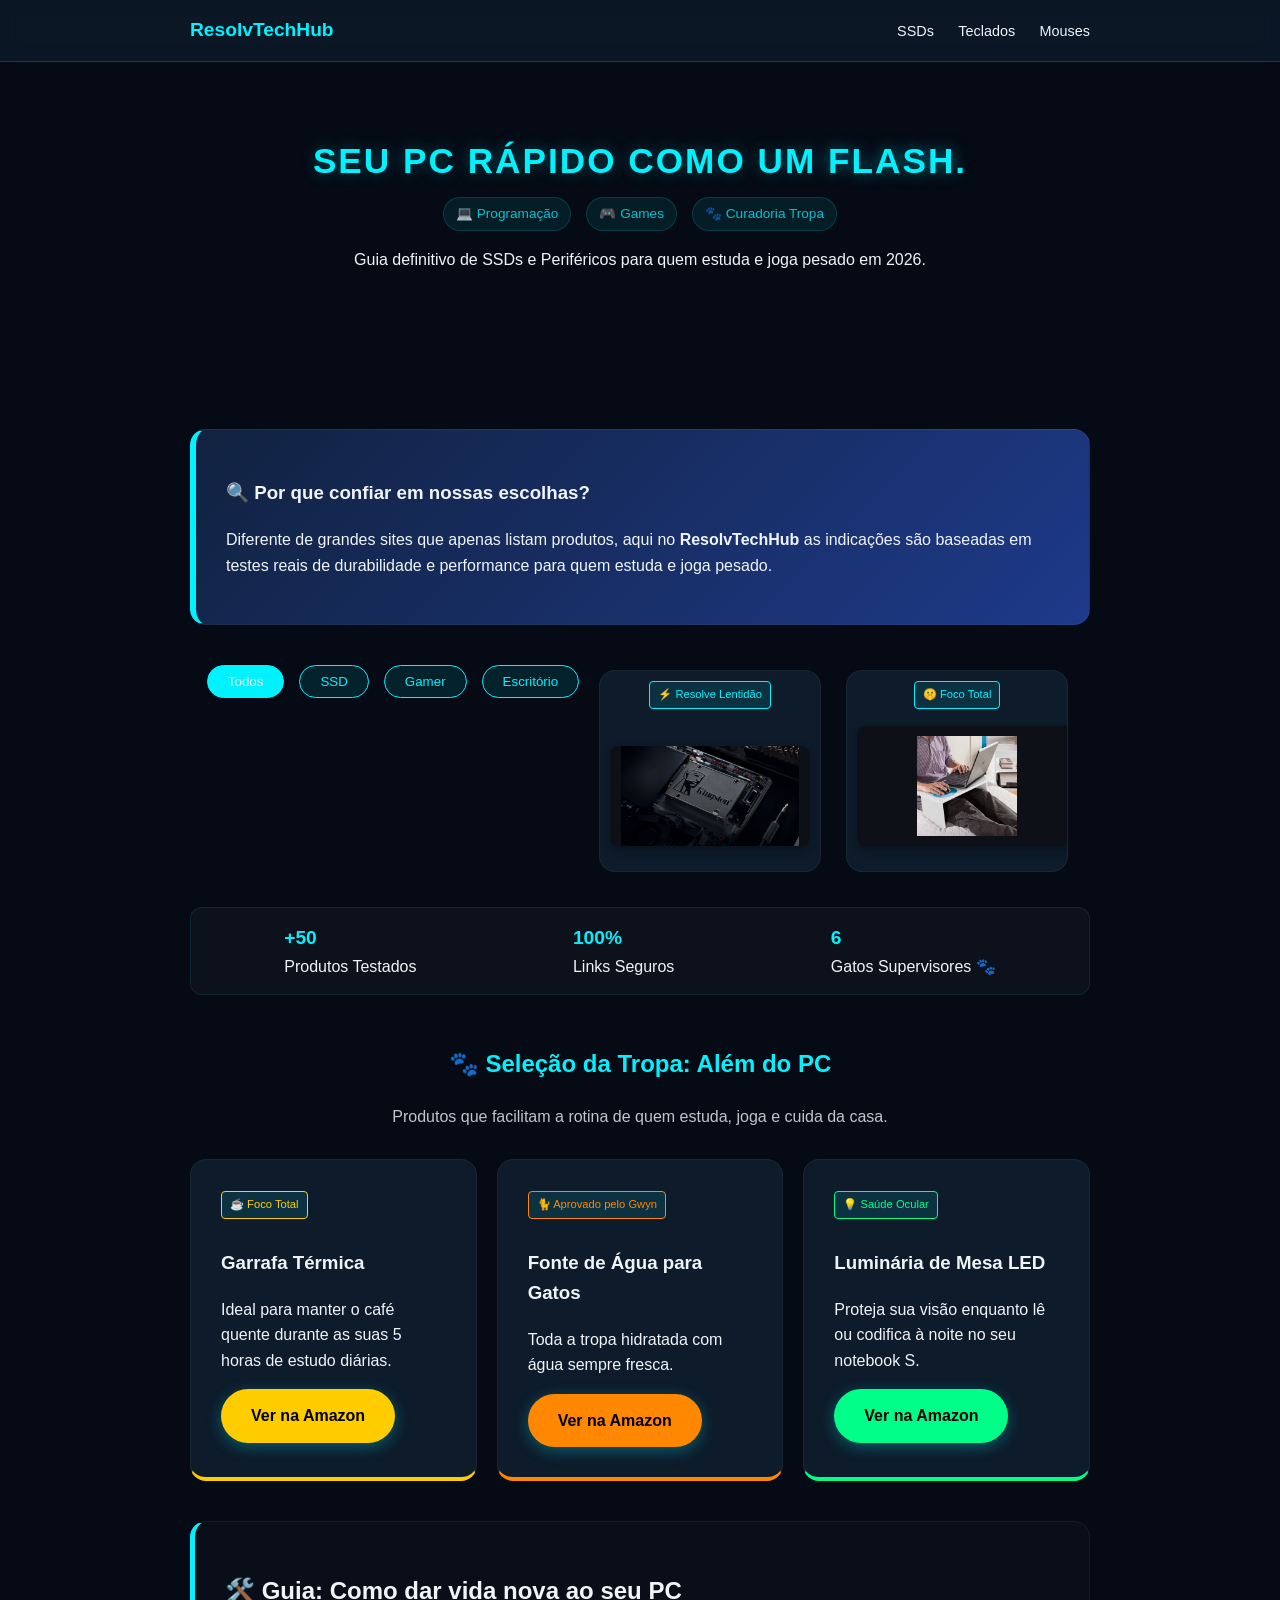
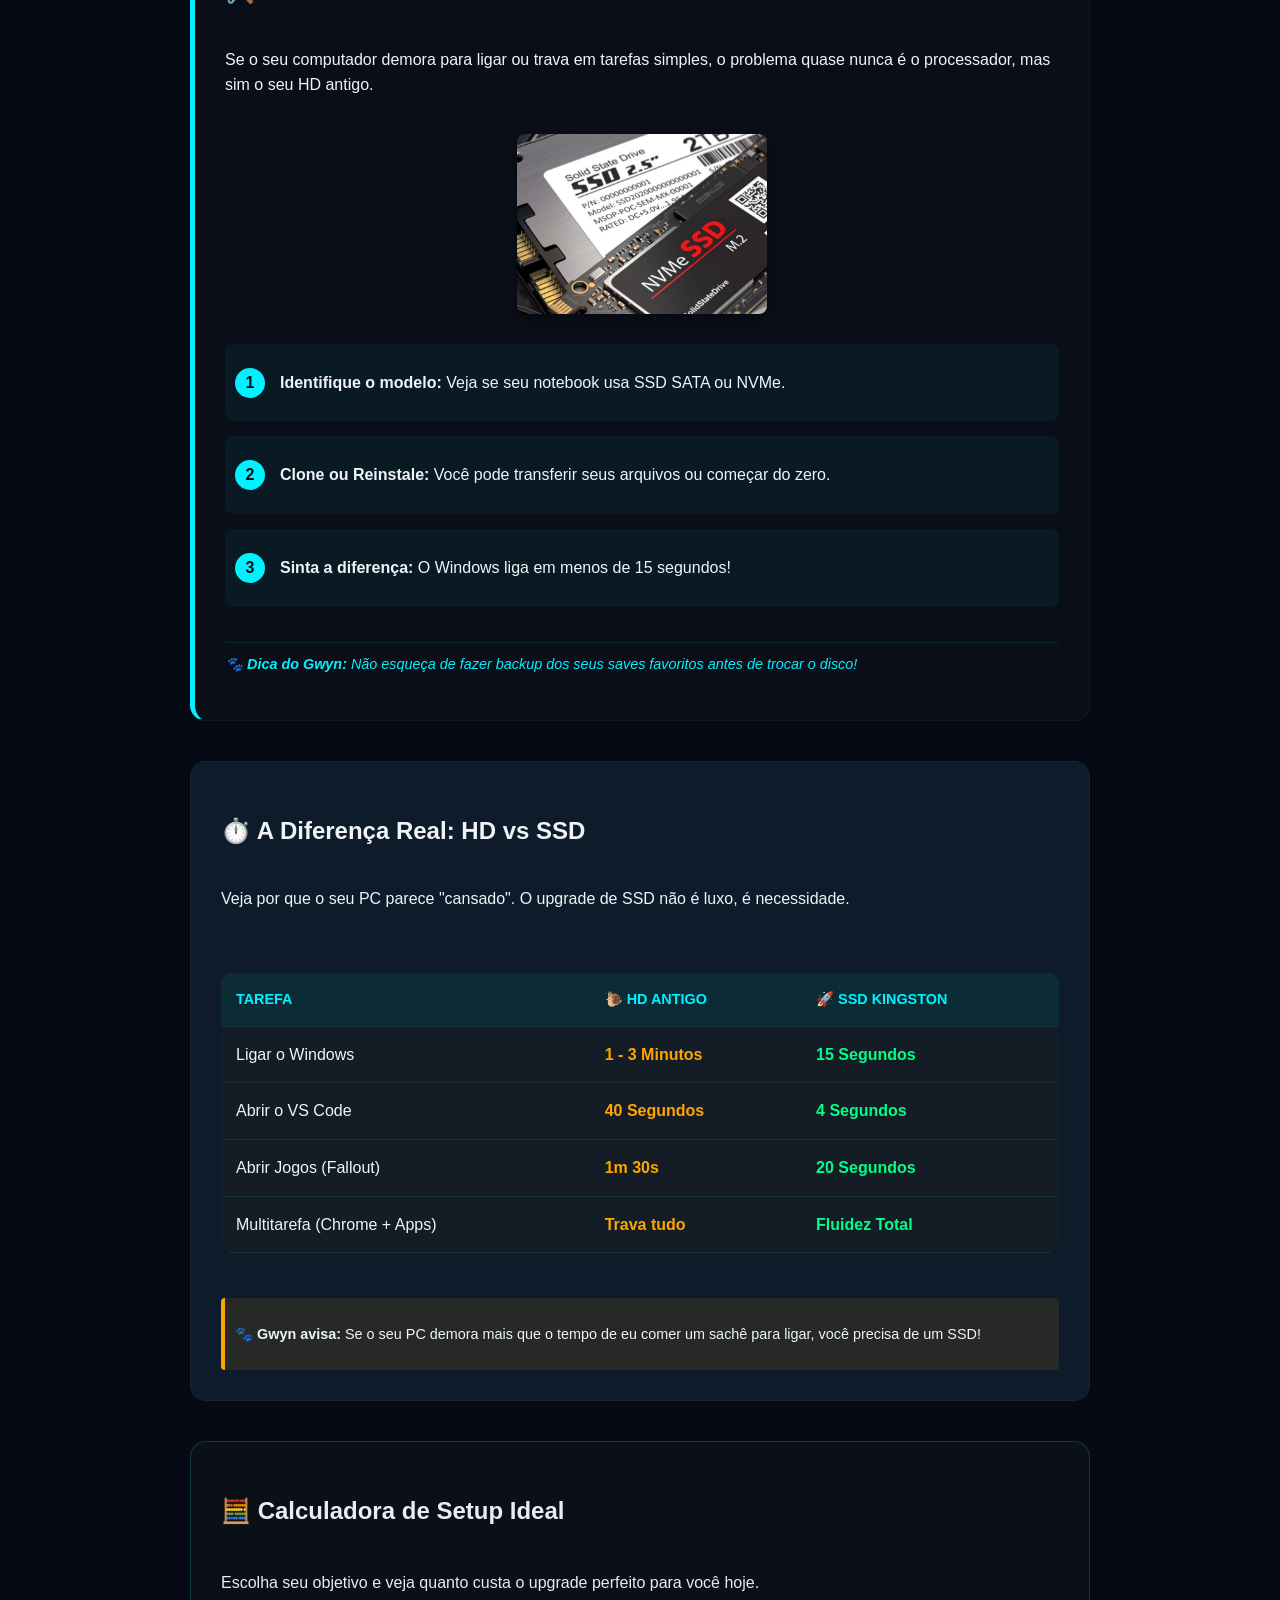
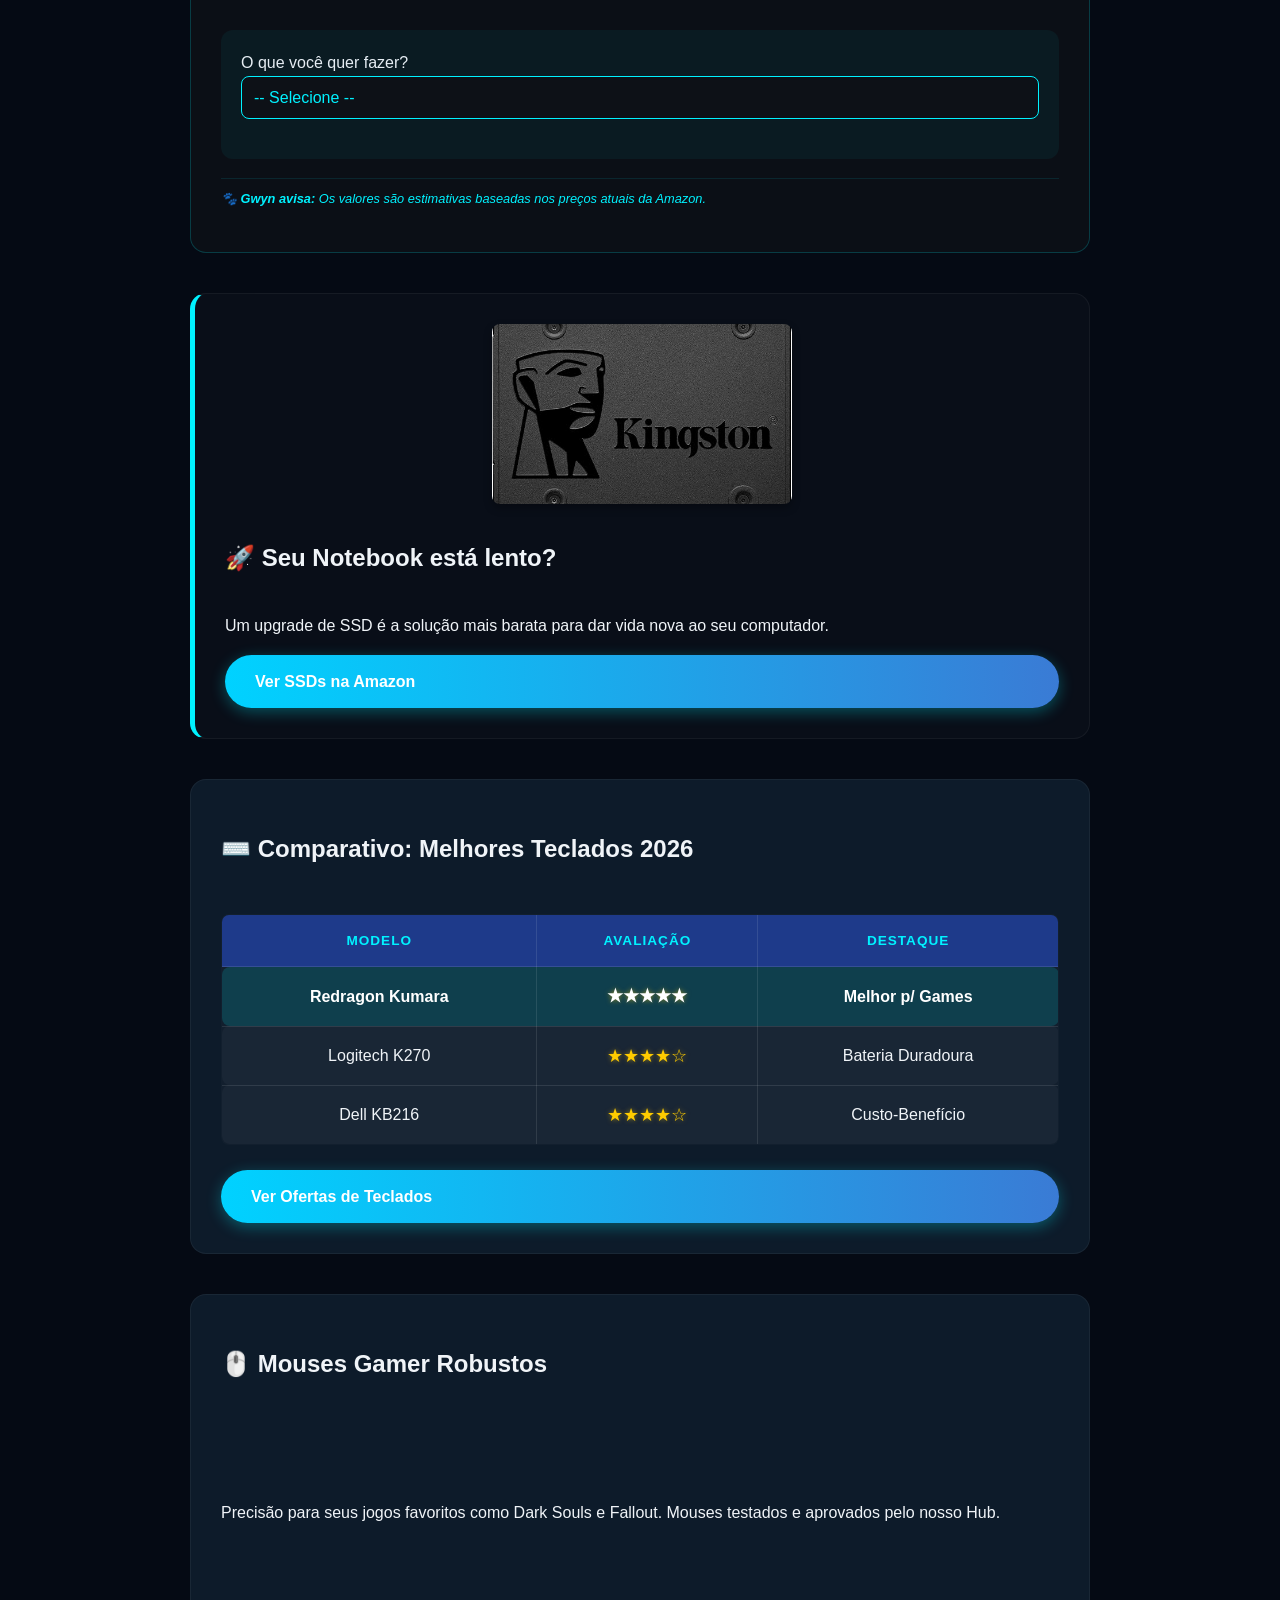
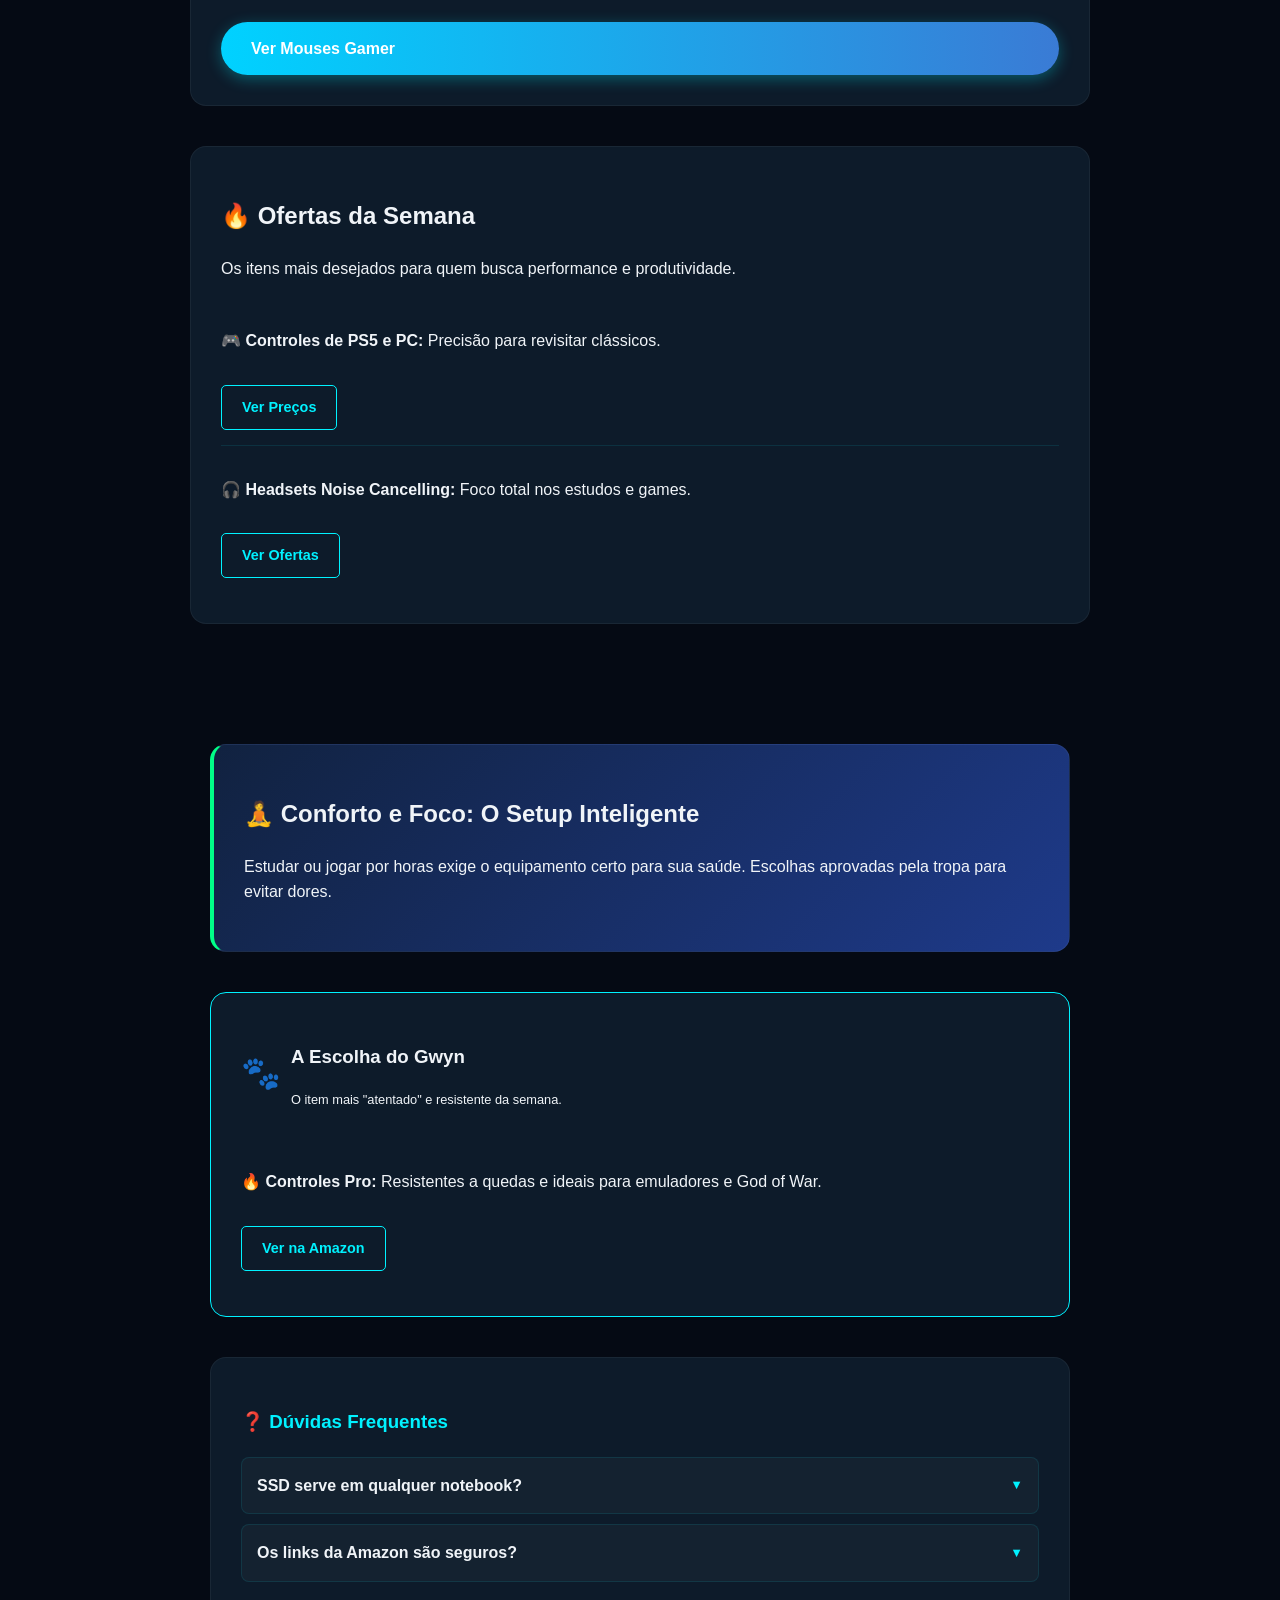
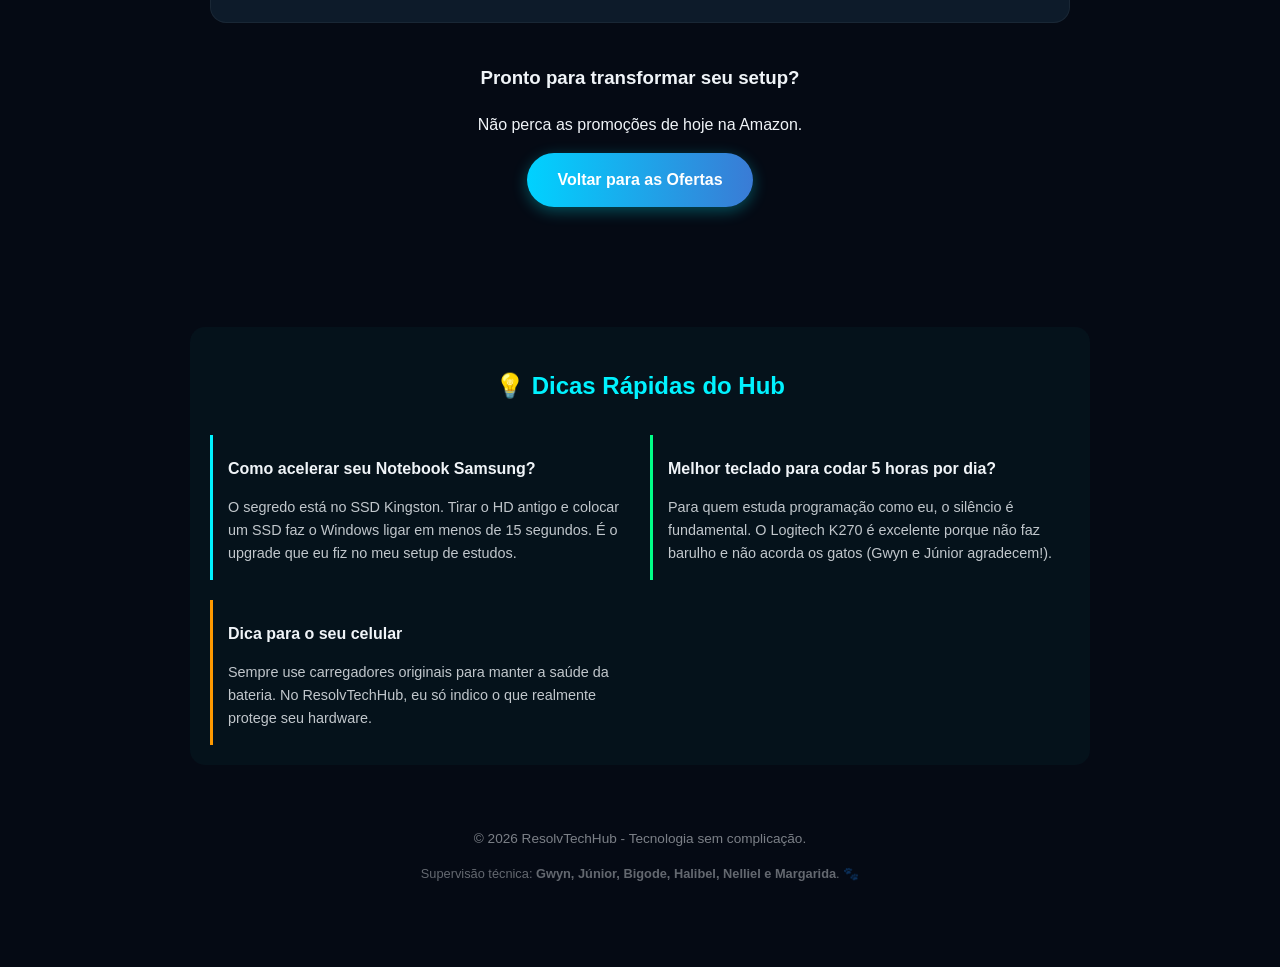
==== index.html @ f4221ebe "Add files via upload" ====
<!DOCTYPE html>
<html lang="pt-br">
<head>
    <meta property="og:title" content="ResolvTechHub - Tecnologia sem complicação">
    <meta property="og:description" content="Melhores indicações de SSDs, Mouses e Teclados para 2026.">
    <meta property="og:image" content="link-da-sua-logo.png">
    <meta property="og:url" content="https://resolvtechhub.com">
    <meta name="description" content="ResolvTechHub: Dicas de hardware, periféricos gamer e soluções de tecnologia para o seu dia a dia.">
    <meta name="keywords" content="SSD, Mouse Gamer, Teclado, Tecnologia, ResolvTechHub">
    <meta name="author" content="Seu Nome">
    <meta charset="UTF-8">
    <meta name="viewport" content="width=device-width, initial-scale=1.0">
    <title>ResolvTechHub - Tecnologia sem complicação</title>
    <link rel="stylesheet" href="css/style.css"> 
    <link rel="icon" href="Logotipo Startup Tecnologia Moderno Azul e Roxo.PNG" type="image/png">
</head>
<body>
   <nav class="navbar">
    <div class="nav-content">
        <a href="#" class="nav-logo">ResolvTechHub</a>
        <div class="nav-links">
            <a href="#ssd">SSDs</a>
            <a href="#teclados">Teclados</a>
            <a href="#mouses">Mouses</a>
        </div>
    </div>
</nav>

<header class="hero">
    <div class="hero-content">
        <h1>SEU PC RÁPIDO COMO UM <span class="highlight">FLASH</span>.</h1>
        <div class="hero-icons">
            <span>💻 Programação</span>
            <span>🎮 Games</span>
            <span>🐾 Curadoria Tropa</span>
        </div>
        <p>Guia definitivo de SSDs e Periféricos para quem estuda e joga pesado em 2026.</p>
        </div>
</header>

<div class="progress-container">
    <div class="progress-bar" id="myBar"></div>
</div>

    <div class="container">
        <div class="card info-box">
            <h3>🔍 Por que confiar em nossas escolhas?</h3>
            <p>Diferente de grandes sites que apenas listam produtos, aqui no <strong>ResolvTechHub</strong> as indicações são baseadas em testes reais de durabilidade e performance para quem estuda e joga pesado.</p>
        </div>

        <div id="area-produtos">
        <div class="filtros-container">
            <button class="btn-filtro active" onclick="filtrar('todos')">Todos</button>
            <button class="btn-filtro" onclick="filtrar('ssd')">SSD</button>
            <button class="btn-filtro" onclick="filtrar('gamer')">Gamer</button>
            <button class="btn-filtro" onclick="filtrar('escritorio')">Escritório</button>
            <div class="card item-tech ssd">
    <span class="badge-beneficio">⚡ Resolve Lentidão</span>
    <img src="img/ssd-kingston.jpg" class="img-produto">
    </div>

<div class="card item-tech escritorio">
    <span class="badge-beneficio">🤫 Foco Total</span>
    <img src="img/artely-mesa-notebook-03_640x640+fill_ffffff.jpg" class="img-produto">
    </div>
        </div>

        <div class="stats-bar">
    <div class="stat-item"><span>+50</span> Produtos Testados</div>
    <div class="stat-item"><span>100%</span> Links Seguros</div>
    <div class="stat-item"><span>6</span> Gatos Supervisores 🐾</div>
</div>

<section class="lifestyle-section" style="margin-top: 50px;">
    <h2 style="text-align: center; color: var(--ciano);">🐾 Seleção da Tropa: Além do PC</h2>
    <p style="text-align: center; opacity: 0.8;">Produtos que facilitam a rotina de quem estuda, joga e cuida da casa.</p>

    <div class="container-cards" style="display: grid; grid-template-columns: repeat(auto-fit, minmax(280px, 1fr)); gap: 20px; margin-top: 30px;">
        
        <div class="card" style="border-bottom: 4px solid #ffcc00;">
            <div class="badge-beneficio" style="color: #ffcc00; border-color: #ffcc00;">☕ Foco Total</div>
            <h3>Garrafa Térmica</h3>
            <p>Ideal para manter o café quente durante as suas 5 horas de estudo diárias.</p>
            <a href="https://amzn.to/3OPNeGq" target="_blank" class="btn" style="background: #ffcc00; color: #000;">Ver na Amazon</a>
        </div>

        <div class="card" style="border-bottom: 4px solid #ff8800;">
            <div class="badge-beneficio" style="color: #ff8800; border-color: #ff8800;">🐈 Aprovado pelo Gwyn</div>
            <h3>Fonte de Água para Gatos</h3>
            <p>Toda a tropa hidratada com água sempre fresca.</p>
            <a href="https://amzn.to/46DUHys" target="_blank" class="btn" style="background: #ff8800; color: #000;">Ver na Amazon</a>
        </div>

        <div class="card" style="border-bottom: 4px solid #00ff88;">
            <div class="badge-beneficio" style="color: #00ff88; border-color: #00ff88;">💡 Saúde Ocular</div>
            <h3>Luminária de Mesa LED</h3>
            <p>Proteja sua visão enquanto lê ou codifica à noite no seu notebook S.</p>
            <a href="https://amzn.to/3OPel4r" target="_blank" class="btn" style="background: #00ff88; color: #000;">Ver na Amazon</a>
        </div>

    </div>
</section>

    
       <div class="card item-tech ssd" id="guia-upgrade">
            <h2>🛠️ Guia: Como dar vida nova ao seu PC</h2>
            <p>Se o seu computador demora para ligar ou trava em tarefas simples, o problema quase nunca é o processador, mas sim o seu HD antigo.</p>
            
            <div class="passos-container">
                <img src="img/5-1.jpg" alt="Instalando SSD Kingston" class="img-produto" style="max-width: 250px;">
                <div class="passo">
                    <span>1</span>
                    <p><strong>Identifique o modelo:</strong> Veja se seu notebook usa SSD SATA ou NVMe.</p>
                </div>
                <div class="passo">
                    <span>2</span>
                    <p><strong>Clone ou Reinstale:</strong> Você pode transferir seus arquivos ou começar do zero.</p>
                </div>
                <div class="passo">
                    <span>3</span>
                    <p><strong>Sinta a diferença:</strong> O Windows liga em menos de 15 segundos!</p>
                </div>
            </div>
            
            <p class="dica-gwyn">🐾 <strong>Dica do Gwyn:</strong> Não esqueça de fazer backup dos seus saves favoritos antes de trocar o disco!</p>
        </div>

        <div class="card item-tech" id="comparativo-velocidade">
    <h2>⏱️ A Diferença Real: HD vs SSD</h2>
    <p>Veja por que o seu PC parece "cansado". O upgrade de SSD não é luxo, é necessidade.</p>
    
    <div class="tabela-container">
        <table class="tabela-comparativa">
            <thead>
                <tr>
                    <th>Tarefa</th>
                    <th class="col-hd">🐌 HD Antigo</th>
                    <th class="col-ssd">🚀 SSD Kingston</th>
                </tr>
            </thead>
            <tbody>
                <tr>
                    <td>Ligar o Windows</td>
                    <td class="tempo-lento">1 - 3 Minutos</td>
                    <td class="tempo-rapido">15 Segundos</td>
                </tr>
                <tr>
                    <td>Abrir o VS Code</td>
                    <td class="tempo-lento">40 Segundos</td>
                    <td class="tempo-rapido">4 Segundos</td>
                </tr>
                <tr>
                    <td>Abrir Jogos (Fallout)</td>
                    <td class="tempo-lento">1m 30s</td>
                    <td class="tempo-rapido">20 Segundos</td>
                </tr>
                <tr>
                    <td>Multitarefa (Chrome + Apps)</td>
                    <td class="tempo-lento">Trava tudo</td>
                    <td class="tempo-rapido">Fluidez Total</td>
                </tr>
            </tbody>
        </table>
    </div>
    
    <div class="alerta-gwyn">
        <p>🐾 <strong>Gwyn avisa:</strong> Se o seu PC demora mais que o tempo de eu comer um sachê para ligar, você precisa de um SSD!</p>
    </div>
</div>
        
        <div class="card item-tech" id="calculadora-setup">
            <h2>🧮 Calculadora de Setup Ideal</h2>
            <p>Escolha seu objetivo e veja quanto custa o upgrade perfeito para você hoje.</p>
            
            <div class="calculadora-form">
                <label for="objetivo">O que você quer fazer?</label>
                <select id="objetivo" onchange="calcularSetup()">
                    <option value="selecione">-- Selecione --</option>
                    <option value="estudo">Estudar e Trabalhar (Foco em Agilidade)</option>
                    <option value="gamer">Jogar (Foco em Performance)</option>
                    <option value="completo">Setup Completo (Vida Nova ao PC)</option>
                </select>

                <div id="resultado-calculo" class="resultado-box hidden">
                    <h4>Seu Kit Recomendado:</h4>
                    <p id="texto-kit"></p>
                    <p class="preco-estimado">Investimento aprox: <span id="valor-kit">R$ 0,00</span></p>
                    <a href="#area-produtos" class="btn-pequeno">Ver Produtos no Hub</a>
                </div>
            </div>
            <p class="dica-gwyn" style="font-size: 0.8rem;">🐾 <strong>Gwyn avisa:</strong> Os valores são estimativas baseadas nos preços atuais da Amazon.</p>
        </div>

        <div class="card item-tech ssd" id="guia-upgrade">
            <img src="img/81+9rUcRVTL._AC_SX522_.jpg" alt="SSD Kingston A400" class="img-produto">
            <h2>🚀 Seu Notebook está lento?</h2>
            <p>Um upgrade de SSD é a solução mais barata para dar vida nova ao seu computador.</p>
            <a href="https://amzn.to/4beGFpD" class="btn" target="_blank">Ver SSDs na Amazon</a>
        </div>

        <div class="card item-tech gamer escritorio" id="teclados">
            <h2>⌨️ Comparativo: Melhores Teclados 2026</h2>
            <table class="tabela-tech">
                <thead>
                    <tr>
                        <th>Modelo</th>
                        <th>Avaliação</th>
                        <th>Destaque</th>
                    </tr>
                </thead>
                <tbody>
                    <tr class="destaque-linha">
                        <td><strong>Redragon Kumara</strong></td>
                        <td class="estrelas">★★★★★</td>
                        <td>Melhor p/ Games</td>
                    </tr>
                    <tr>
                        <td>Logitech K270</td>
                        <td class="estrelas">★★★★☆</td>
                        <td>Bateria Duradoura</td>
                    </tr>
                    <tr>
                        <td>Dell KB216</td>
                        <td class="estrelas">★★★★☆</td>
                        <td>Custo-Benefício</td>
                    </tr>
                </tbody>
            </table>
            <a href="https://amzn.to/4cnLApg" class="btn" target="_blank">Ver Ofertas de Teclados</a>
        </div>

        <div class="card item-tech gamer" id="mouses">
            <h2>🖱️ Mouses Gamer Robustos</h2>
            <p>Precisão para seus jogos favoritos como Dark Souls e Fallout. Mouses testados e aprovados pelo nosso Hub.</p>
            <a href="https://amzn.to/4r5F8XO" class="btn" target="_blank">Ver Mouses Gamer</a>
        </div>

        <div class="card" id="ofertas">
            <h2>🔥 Ofertas da Semana</h2>
            <p>Os itens mais desejados para quem busca performance e produtividade.</p>
            
            <div class="oferta-item">
                <p>🎮 <strong>Controles de PS5 e PC:</strong> Precisão para revisitar clássicos.</p>
                <a href="https://amzn.to/4coWuLr" class="btn-pequeno" target="_blank">Ver Preços</a>
            </div>

            <div class="oferta-item">
                <p>🎧 <strong>Headsets Noise Cancelling:</strong> Foco total nos estudos e games.</p>
                <a href="https://amzn.to/4sk0cdW" class="btn-pequeno" target="_blank">Ver Ofertas</a>
            </div>
        </div>

        <section id="ergonomia" class="container">
    <div class="card info-box" style="border-left: 4px solid #00ff88;">
        <h2>🧘 Conforto e Foco: O Setup Inteligente</h2>
        <p>Estudar ou jogar por horas exige o equipamento certo para sua saúde. Escolhas aprovadas pela tropa para evitar dores.</p>
    </div>

   <div class="card" id="escolha-tropa" style="border: 1px solid var(--ciano);">
    <div style="display: flex; align-items: center; gap: 10px;">
        <span style="font-size: 2rem;">🐾</span>
        <div>
            <h3>A Escolha do Gwyn</h3>
            <p style="font-size: 0.8rem;">O item mais "atentado" e resistente da semana.</p>
        </div>
    </div>
    <div class="oferta-item" style="margin-top: 15px;">
        <p>🔥 <strong>Controles Pro:</strong> Resistentes a quedas e ideais para emuladores e God of War.</p>
        <a href="https://amzn.to/40KsWkc" class="btn-pequeno" target="_blank">Ver na Amazon</a>
    </div>
</div>

        <div class="card" id="faq">
            <h3>❓ Dúvidas Frequentes</h3>
            <details>
                <summary>SSD serve em qualquer notebook?</summary>
                <p>A maioria aceita SATA ou NVMe. Verifique o seu modelo!</p>
            </details>
            <details>
                <summary>Os links da Amazon são seguros?</summary>
                <p>Sim! Você compra direto na plataforma oficial da Amazon.</p>
            </details>
        </div>

        <div style="text-align: center; margin: 40px 0;">
            <h3>Pronto para transformar seu setup?</h3>
            <p>Não perca as promoções de hoje na Amazon.</p>
            <a href="#ssd" class="btn">Voltar para as Ofertas</a>
        </div>

    </div> 

    <section class="dicas-seo" style="margin-top: 60px; padding: 20px; background: rgba(0, 242, 255, 0.03); border-radius: 15px;">
    <h2 style="color: var(--ciano); text-align: center;">💡 Dicas Rápidas do Hub</h2>
    
    <div style="display: grid; grid-template-columns: repeat(auto-fit, minmax(300px, 1fr)); gap: 20px; margin-top: 30px;">
        
        <div style="border-left: 3px solid var(--ciano); padding-left: 15px;">
            <h4 style="margin-bottom: 10px;">Como acelerar seu Notebook Samsung?</h4>
            <p style="font-size: 0.9rem; opacity: 0.8;">
                O segredo está no SSD Kingston. Tirar o HD antigo e colocar um SSD faz o Windows ligar em menos de 15 segundos. É o upgrade que eu fiz no meu setup de estudos.
            </p>
        </div>

        <div style="border-left: 3px solid #00ff88; padding-left: 15px;">
            <h4 style="margin-bottom: 10px;">Melhor teclado para codar 5 horas por dia?</h4>
            <p style="font-size: 0.9rem; opacity: 0.8;">
                Para quem estuda programação como eu, o silêncio é fundamental. O Logitech K270 é excelente porque não faz barulho e não acorda os gatos (Gwyn e Júnior agradecem!).
            </p>
        </div>

        <div style="border-left: 3px solid #ff9900; padding-left: 15px;">
            <h4 style="margin-bottom: 10px;">Dica para o seu celular</h4>
            <p style="font-size: 0.9rem; opacity: 0.8;">
                Sempre use carregadores originais para manter a saúde da bateria. No ResolvTechHub, eu só indico o que realmente protege seu hardware.
            </p>
        </div>

    </div>
</section>

    <footer>
        <p>&copy; 2026 ResolvTechHub - Tecnologia sem complicação.</p>
        <p style="font-size: 0.8rem; margin-top: 10px; opacity: 0.8;">
            Supervisão técnica: <strong>Gwyn, Júnior, Bigode, Halibel, Nelliel e Margarida</strong>. 🐾
        </p>
    </footer>

    <button onclick="topFunction()" id="btnTop" title="Voltar ao topo">↑</button>

<script>
    let mybutton = document.getElementById("btnTop");

    function filtrar(categoria) {
        const itens = document.querySelectorAll('.item-tech');
        const botoes = document.querySelectorAll('.btn-filtro');

        botoes.forEach(btn => {
            btn.classList.remove('active');
            if(btn.innerText.toLowerCase() === categoria) btn.classList.add('active');
        });

        itens.forEach(item => {
            if (categoria === 'todos' || item.classList.contains(categoria)) {
                item.classList.remove('hidden');
            } else {
                item.classList.add('hidden');
            }
        });
    }

    window.onscroll = function() {
        scrollFunction();
        updateProgressBar();
    };

    function scrollFunction() {
        if (document.body.scrollTop > 20 || document.documentElement.scrollTop > 20) {
            mybutton.style.display = "block";
        } else {
            mybutton.style.display = "none";
        }
    }

    function topFunction() {
        document.body.scrollTop = 0; 
        document.documentElement.scrollTop = 0; 
    }

    function updateProgressBar() {
        var winScroll = document.body.scrollTop || document.documentElement.scrollTop;
        var height = document.documentElement.scrollHeight - document.documentElement.clientHeight;
        var scrolled = (winScroll / height) * 100;
        document.getElementById("myBar").style.width = scrolled + "%";
    }
   function calcularSetup() {
    const objetivo = document.getElementById('objetivo').value;
    const resultado = document.getElementById('resultado-calculo');
    const textoKit = document.getElementById('texto-kit');
    const valorKit = document.getElementById('valor-kit');
    const btnHub = document.querySelector('.btn-pequeno');

    if (objetivo === 'selecione') {
        resultado.classList.add('hidden');
        return;
    }

    resultado.classList.remove('hidden');

    if (objetivo === 'estudo') {
        textoKit.innerText = "SSD 480GB + Teclado Silent";
        valorKit.innerText = "R$ 529,90";
        btnHub.href = "combos.html#estudo"; // Pula para o ID estudo
    } else if (objetivo === 'gamer') {
        textoKit.innerText = "Teclado Mecânico + Mouse Pro";
        valorKit.innerText = "R$ 329,47";
        btnHub.href = "combos.html#gamer"; // Pula para o ID gamer
    } else if (objetivo === 'completo') {
        textoKit.innerText = "SSD + Teclado + Mouse";
        valorKit.innerText = "R$ 791,80";
        btnHub.href = "combos.html#completo"; // Pula para o ID completo
    }
}
</script>

</body>
</html>
---- css/style.css ----
html {
    scroll-behavior: smooth;
}
html {
    scroll-behavior: smooth;
}
html {
    scroll-behavior: smooth; /* Faz a página deslizar suavemente até a seção */
}
@import url('https://fonts.googleapis.com/css2?family=Inter:wght@400;700&display=swap');

:root {
    --azul-profundo: #050a14;
    --card-bg: #0d1b2a;
    --ciano: #00f2ff;
    --ciano-glow: rgba(0, 242, 255, 0.3);
    --branco: #f0f4f8;
}

body {
    background-color: var(--azul-profundo);
    color: var(--branco);
    font-family: 'Inter', sans-serif;
    margin: 0;
    line-height: 1.6;
    overflow-x: hidden;
}

/* Fundo com leve gradiente para não ser um preto chapado */
header {
    padding: 80px 20px;
    background: radial-gradient(circle at top, #1b263b 0%, var(--azul-profundo) 70%);
    text-align: center;
}

h1 { 
    color: var(--ciano); 
    font-size: 3rem; 
    margin: 0; 
    text-transform: uppercase;
    letter-spacing: 2px;
    text-shadow: 0 0 15px var(--ciano-glow);
}

.container { 
    max-width: 900px; 
    margin: auto; 
    padding: 20px;
    margin-top: 80px; /* Isso aqui vai "empurrar" o card para baixo da barra */
}

/* Cards Estilo "Vidro" */
.card {
    background: var(--card-bg);
    border: 1px solid rgba(255, 255, 255, 0.05);
    border-radius: 16px;
    padding: 30px;
    margin-bottom: 40px;
    transition: all 0.4s ease;
    position: relative;
    overflow: hidden;
}

.card:hover {
    transform: translateY(-5px); /* Flutuação mais suave */
    border-color: rgba(0, 242, 255, 0.5); /* Ciano com 50% de transparência na borda */
    /* Sombra projetada mais suave, sem o brilho neon exagerado */
    box-shadow: 0 10px 20px rgba(0, 0, 0, 0.4); 
}

/* Tabela Profissional */
table {
    width: 100%;
    border-radius: 8px;
    overflow: hidden;
    margin: 25px 0;
    border: none;
}

th { background-color: #1e3a8a; color: var(--ciano); padding: 15px; }
td { background-color: rgba(255,255,255,0.03); padding: 12px; text-align: center; border-bottom: 1px solid rgba(255,255,255,0.05); }

/* Botão com Brilho */
.btn {
    display: inline-block;
    background: linear-gradient(90deg, #00d2ff 0%, #3a7bd5 100%);
    color: white;
    padding: 14px 30px;
    border-radius: 50px;
    text-decoration: none;
    font-weight: bold;
    box-shadow: 0 4px 15px var(--ciano-glow);
    transition: 0.3s;
}

.btn:hover {
    /* Diminuímos o raio de brilho de 25px para 10px e trocamos filter por sombra */
    box-shadow: 0 0 10px rgba(0, 242, 255, 0.6); 
    transform: scale(1.02); /* Mantemos um aumento bem sutil */
    filter: none; /* Garante que nenhum filtro de brilho extra esteja ativo */
}


footer { padding: 50px; text-align: center; opacity: 0.5; font-size: 0.85rem; }
.navbar {
    position: fixed;
    top: 0;
    width: 100%;
    background: rgba(13, 27, 42, 0.8);
    backdrop-filter: blur(10px);
    z-index: 1000;
    border-bottom: 1px solid rgba(0, 242, 255, 0.2);
}

.nav-content {
    max-width: 900px;
    margin: auto;
    display: flex;
    justify-content: space-between;
    align-items: center;
    padding: 15px 20px;
}

.nav-logo {
    color: var(--ciano);
    font-weight: bold;
    text-decoration: none;
    font-size: 1.2rem;
}

.nav-links a {
    color: var(--branco);
    text-decoration: none;
    margin-left: 20px;
    font-size: 0.9rem;
    transition: 0.3s;
}

.nav-links a:hover {
    color: var(--ciano);
}

/* Ajuste para o header não ficar escondido atrás da barra fixa */
header {
    margin-top: 60px;
}
#btnTop {
    display: none;
    position: fixed;
    bottom: 20px;
    right: 30px;
    z-index: 99;
    border: none;
    outline: none;
    background-color: var(--ciano);
    color: var(--azul-profundo);
    cursor: pointer;
    padding: 15px;
    border-radius: 50%;
    font-size: 18px;
    font-weight: bold;
    box-shadow: 0 0 10px var(--ciano-glow);
}
.info-box {
    background: linear-gradient(135deg, #112240 0%, #1e3a8a 100%);
    border-left: 6px solid var(--ciano);
    margin-top: 20px;
}
/* Estilização Avançada da Tabela */
.tabela-tech {
    width: 100%;
    border-collapse: separate;
    border-spacing: 0 8px; /* Cria um espaço entre as linhas */
    margin: 20px 0;
}

.tabela-tech th {
    background-color: transparent;
    color: var(--ciano);
    text-transform: uppercase;
    font-size: 0.8rem;
    letter-spacing: 1px;
    padding: 15px;
}

.tabela-tech td {
    background-color: rgba(255, 255, 255, 0.03);
    padding: 15px;
    border: none;
}

/* Arredondar as bordas das linhas */
.tabela-tech tr td:first-child { border-radius: 8px 0 0 8px; }
.tabela-tech tr td:last-child { border-radius: 0 8px 8px 0; }

/* Linha de Destaque (A "Melhor Escolha") */
.destaque-linha td {
    background-color: rgba(0, 242, 255, 0.1) !important;
    border-top: 1px solid var(--ciano);
    border-bottom: 1px solid var(--ciano);
    color: #fff;
    font-weight: bold;
}

.badge {
    background-color: var(--ciano);
    color: var(--azul-profundo);
    padding: 2px 8px;
    border-radius: 4px;
    font-size: 0.7rem;
    font-weight: bold;
    text-transform: uppercase;
}
/* Tabela com Linhas e Estrelas */
.tabela-tech {
    width: 100%;
    border-collapse: collapse; /* Mantém as linhas conectadas */
    margin: 25px 0;
    background: rgba(255, 255, 255, 0.02);
    border: 1px solid rgba(0, 242, 255, 0.2); /* Linha externa */
}

.tabela-tech th, .tabela-tech td {
    padding: 15px;
    border: 1px solid rgba(255, 255, 255, 0.1); /* Linhas das colunas e linhas */
    text-align: center;
}

.tabela-tech th {
    background-color: #1e3a8a;
    color: var(--ciano);
    text-transform: uppercase;
    font-size: 0.85rem;
}

/* Cor das Estrelas */
.estrelas {
    color: #ffcc00; /* Amarelo ouro */
    text-shadow: 0 0 5px rgba(255, 204, 0, 0.5);
    font-size: 1.1rem;
}

.destaque-linha {
    background-color: rgba(0, 242, 255, 0.05);
}
/* Estilo do Card de FAQ */
#faq {
    text-align: left;
}

#faq h3 {
    color: var(--ciano);
    margin-bottom: 20px;
}

/* Estilizando cada item do FAQ */
details {
    background: rgba(255, 255, 255, 0.03);
    border: 1px solid rgba(0, 242, 255, 0.1);
    border-radius: 8px;
    margin-bottom: 10px;
    padding: 15px;
    transition: all 0.3s ease;
    cursor: pointer;
}

details:hover {
    border-color: var(--ciano);
    background: rgba(0, 242, 255, 0.05);
}

/* Estilo do título da pergunta */
summary {
    font-weight: bold;
    color: var(--branco);
    list-style: none; /* Remove a setinha padrão no Chrome/Safari */
    display: flex;
    justify-content: space-between;
    align-items: center;
}

/* Adicionando uma setinha customizada via CSS */
summary::after {
    content: '▼';
    font-size: 0.8rem;
    color: var(--ciano);
    transition: transform 0.3s ease;
}

/* Gira a setinha quando o FAQ abre */
details[open] summary::after {
    transform: rotate(180deg);
}

/* Estilo da resposta */
details p {
    margin-top: 15px;
    font-size: 0.95rem;
    color: rgba(255, 255, 255, 0.8);
    border-top: 1px solid rgba(0, 242, 255, 0.1);
    padding-top: 10px;
}
.img-produto {
    width: 100%;
    max-width: 300px; /* Para não ficar gigante no PC */
    height: auto;
    display: block;
    margin: 0 auto 20px;
    border-radius: 8px;
    box-shadow: 0 4px 8px rgba(0,0,0,0.3);
}
.progress-container {
    width: 100%;
    height: 4px;
    background: transparent;
    position: fixed;
    top: 60px; /* Logo abaixo da sua navbar */
    z-index: 1001;
}

.progress-bar {
    height: 4px;
    background: var(--ciano);
    width: 0%;
}
.oferta-item {
    border-bottom: 1px solid rgba(0, 242, 255, 0.1);
    padding: 15px 0;
}

.oferta-item:last-child {
    border-bottom: none;
}

.btn-pequeno {
    display: inline-block;
    font-size: 0.8rem;
    background-color: transparent;
    border: 1px solid var(--ciano);
    color: var(--ciano);
    padding: 5px 15px;
    border-radius: 4px;
    text-decoration: none;
    transition: 0.3s;
}

.btn-pequeno:hover {
    background-color: var(--ciano);
    color: var(--azul-escuro);
}
#guia-upgrade {
    border-left: 5px solid var(--ciano);
    background: rgba(255, 255, 255, 0.02);
}

.passos-container {
    display: flex;
    flex-direction: column;
    gap: 15px;
    margin: 20px 0;
}

.passo {
    display: flex;
    align-items: center;
    gap: 15px;
    background: rgba(0, 242, 255, 0.05);
    padding: 10px;
    border-radius: 8px;
}

.passo span {
    background: var(--ciano);
    color: var(--azul-profundo);
    font-weight: bold;
    width: 30px;
    height: 30px;
    display: flex;
    align-items: center;
    justify-content: center;
    border-radius: 50%;
    flex-shrink: 0;
}

.dica-gwyn {
    font-style: italic;
    font-size: 0.9rem;
    color: var(--ciano);
    margin-top: 15px;
    border-top: 1px solid rgba(0, 242, 255, 0.1);
    padding-top: 10px;
}
.passo:hover {
    background: rgba(0, 242, 255, 0.1);
    transform: translateX(5px);
    transition: all 0.3s ease;
}
.filtros-container {
    display: flex;
    justify-content: center;
    gap: 10px;
    margin-bottom: 30px;
    flex-wrap: wrap;
}

.btn-filtro {
    background: rgba(0, 242, 255, 0.1);
    border: 1px solid var(--ciano);
    color: var(--ciano);
    padding: 8px 20px;
    border-radius: 20px;
    cursor: pointer;
    transition: 0.3s;
}

.btn-filtro.active, .btn-filtro:hover {
    background: var(--ciano);
    color: var(--azul-escuro);
}

/* Classe para esconder os itens */
.hidden {
    display: none !important;
}
.calculadora-form {
    background: rgba(0, 242, 255, 0.05);
    padding: 20px;
    border-radius: 12px;
    margin-top: 15px;
}

select {
    width: 100%;
    padding: 12px;
    background: var(--azul-escuro);
    color: var(--ciano);
    border: 1px solid var(--ciano);
    border-radius: 8px;
    margin-bottom: 20px;
    font-size: 1rem;
}

.resultado-box {
    border-top: 2px dashed var(--ciano);
    padding-top: 15px;
    animation: fadeIn 0.5s ease-in;
}

.preco-estimado {
    font-size: 1.2rem;
    font-weight: bold;
    color: #00ff88; /* Verde para destacar o preço */
}

@keyframes fadeIn {
    from { opacity: 0; transform: translateY(-10px); }
    to { opacity: 1; transform: translateY(0); }
}
/* Estilizando o campo de seleção (Select) */
select {
    width: 100%;
    padding: 12px;
    background-color: #0d1117; /* Um preto azulado profundo */
    color: #00f2ff; /* O seu Ciano de destaque */
    border: 1px solid #00f2ff;
    border-radius: 8px;
    margin-bottom: 20px;
    font-size: 1rem;
    appearance: none; /* Remove o estilo padrão do navegador */
    cursor: pointer;
    outline: none;
}

/* Ajuste para quando o usuário clica no Select */
select:focus {
    box-shadow: 0 0 10px rgba(0, 242, 255, 0.3);
}

/* Estilizando as opções dentro do Select (o fundo da lista) */
select option {
    background-color: #0d1117;
    color: #00f2ff;
}

/* Garantindo que o card da calculadora também seja escuro */
#calculadora-setup {
    background: rgba(13, 17, 23, 0.8);
    border: 1px solid rgba(0, 242, 255, 0.2);
    color: #e6edf3; /* Texto num branco acinzentado suave */
}

/* A caixa de resultado que aparece depois de calcular */
.resultado-box {
    background: rgba(0, 242, 255, 0.05);
    padding: 15px;
    border-radius: 8px;
    border-top: 2px dashed #00f2ff;
    margin-top: 15px;
}
.btn-pequeno {
    display: inline-block;
    margin-top: 15px;
    padding: 10px 20px;
    background-color: transparent;
    color: #00f2ff; /* Ciano */
    border: 1px solid #00f2ff;
    border-radius: 5px;
    text-decoration: none;
    font-weight: bold;
    font-size: 0.9rem;
    transition: 0.3s;
}

.btn-pequeno:hover {
    background-color: #00f2ff;
    color: #0d1117; /* Fundo escuro ao passar o mouse */
    box-shadow: 0 0 15px rgba(0, 242, 255, 0.4);
}
.combo-grid {
    display: grid;
    grid-template-columns: repeat(auto-fit, minmax(280px, 1fr));
    gap: 20px;
    margin: 30px 0;
}

.combo-page .nav-content {
    justify-content: space-between;
}
/* Faz o scroll ser suave e não colar no topo da tela */
.combo-section {
    scroll-margin-top: 80px; /* Ajuste conforme a altura da sua navbar */
    padding: 40px 0;
}

html {
    scroll-behavior: smooth;
}
/* Espaçamento para as âncoras não ficarem escondidas atrás da navbar */
.combo-section {
    scroll-margin-top: 90px;
    padding: 60px 0;
}

.divisor-dark {
    border: 0;
    height: 1px;
    background: linear-gradient(to right, transparent, var(--ciano), transparent);
    margin: 40px 0;
    opacity: 0.3;
}

.combo-grid {
    display: grid;
    grid-template-columns: repeat(auto-fit, minmax(280px, 1fr));
    gap: 20px;
    margin-top: 20px;
}
.img-produto {
    width: 100%; /* Ocupa toda a largura do card */
    max-height: 200px; /* ⚠️ AJUSTE AQUI: Define uma altura máxima para todas as fotos */
    object-fit: contain; /* 🌟 MÁGICA: Mantém a proporção da foto sem esticar, preenchendo o espaço */
    border-radius: 8px;
    margin-bottom: 15px;
    display: block; /* Garante que margens funcionem bem */
    margin-left: auto; /* Centraliza horizontalmente */
    margin-right: auto;
}
.combo-destaque {
    display: flex;
    flex-direction: column;
    align-items: center;
    gap: 20px;
    padding: 30px;
}

.combo-visual {
    display: flex;
    align-items: center;
    justify-content: center;
    gap: 15px;
    flex-wrap: wrap;
}

.img-mini {
    width: 100px;
    height: 100px;
    object-fit: contain;
    background: #0d1117;
    border-radius: 10px;
    padding: 5px;
    border: 1px solid rgba(0, 242, 255, 0.2);
}

.mais {
    font-size: 1.5rem;
    color: var(--ciano);
    font-weight: bold;
}

.preco-total {
    font-size: 2rem;
    color: #00ff88;
    font-weight: bold;
}

.selo-premium {
    background: var(--ciano);
    color: var(--azul-escuro);
    display: inline-block;
    padding: 5px 15px;
    border-radius: 20px;
    font-size: 0.7rem;
    font-weight: bold;
    margin-bottom: 10px;
}
.tabela-container {
    overflow-x: auto; /* Garante que a tabela não quebre no celular */
    margin-top: 20px;
}

.tabela-comparativa {
    width: 100%;
    border-collapse: collapse;
    background: rgba(13, 17, 23, 0.6);
    border-radius: 10px;
    overflow: hidden;
}

.tabela-comparativa th, .tabela-comparativa td {
    padding: 15px;
    text-align: left;
    border-bottom: 1px solid rgba(0, 242, 255, 0.1);
}

.tabela-comparativa th {
    background: rgba(0, 242, 255, 0.1);
    color: var(--ciano);
    font-size: 0.9rem;
    text-transform: uppercase;
}

.col-hd { color: #ff4d4d; } /* Vermelho para o lento */
.col-ssd { color: #00ff88; } /* Verde para o rápido */

.tempo-lento { color: #ffa500; font-weight: bold; }
.tempo-rapido { color: #00ff88; font-weight: bold; }

.alerta-gwyn {
    background: rgba(255, 165, 0, 0.1);
    border-left: 4px solid #ffa500;
    padding: 10px;
    margin-top: 20px;
    border-radius: 4px;
    font-size: 0.9rem;
}
.hero {
    /* Ajuste para não sumir atrás do cabeçalho */
    padding-top: 80px !important; /* Esse valor deve ser um pouco maior que a altura da sua navbar */
    padding-bottom: 20px !important; 
    
    display: flex;
    flex-direction: column;
    align-items: center;
    justify-content: center;
    text-align: center;
    background: radial-gradient(circle at center, rgba(0, 242, 255, 0.1) 0%, var(--azul-escuro) 90%);
}

.hero h1 {
    font-size: 2.2rem;
    margin-bottom: 15px;
    line-height: 1.2;
}

.highlight {
    color: var(--ciano);
    text-shadow: 0 0 15px rgba(0, 242, 255, 0.5);
}

.hero-btns {
    margin-top: 25px;
    display: flex;
    gap: 15px;
    justify-content: center;
}

.btn-outline {
    padding: 12px 25px;
    border: 1px solid var(--ciano);
    color: var(--ciano);
    text-decoration: none;
    border-radius: 8px;
    transition: 0.3s;
}

.stats-bar {
    display: flex;
    justify-content: space-around;
    background: rgba(255, 255, 255, 0.03);
    padding: 15px;
    border-radius: 12px;
    margin-bottom: 30px;
    border: 1px solid rgba(0, 242, 255, 0.1);
}

.stat-item span {
    color: var(--ciano);
    font-weight: bold;
    display: block;
    font-size: 1.2rem;
}
.escritorio img {
    object-fit: contain;
    background: #0d1117;
    border-radius: 8px;
    padding: 10px;
}
.badge-beneficio {
    background: rgba(0, 242, 255, 0.1);
    color: var(--ciano);
    font-size: 0.7rem;
    padding: 4px 8px;
    border-radius: 4px;
    border: 1px solid var(--ciano);
    display: inline-block;
    margin-bottom: 10px;
}
.hero-icons {
    display: flex;
    gap: 20px;
    justify-content: center;
    margin-bottom: 15px;
    font-size: 0.8rem;
    color: var(--ciano);
    opacity: 0.8;
}
.hero-icons {
    display: flex;
    gap: 15px;
    justify-content: center;
    margin: 15px 0; /* Dá um respiro entre o título e o texto */
    flex-wrap: wrap; /* Garante que no celular eles fiquem um embaixo do outro se não couberem */
}

.hero-icons span {
    background: rgba(0, 242, 255, 0.1);
    padding: 5px 12px;
    border-radius: 20px;
    font-size: 0.85rem;
    color: var(--ciano);
    border: 1px solid rgba(0, 242, 255, 0.2);
}
/* Ajuste para que as imagens fiquem dentro do quadrado e com tamanho fixo */
.img-produto {
    width: 100%;           /* Ocupa a largura total disponível no card */
    height: 180px;         /* Define uma altura fixa para o "quadrado" */
    object-fit: cover;     /* Faz a imagem preencher o espaço sem distorcer */
    border-radius: 8px;    /* Deixa as bordas levemente arredondadas como nos seus cards */
    display: block;
    margin: 0 auto 15px;   /* Centraliza e dá um espaço para o texto abaixo */
}

/* Se quiser que o card de 'Foco Total' e 'Resolve Lentidão' tenham o mesmo tamanho */
.item-tech {
    display: flex;
    flex-direction: column;
    justify-content: space-between;
    min-height: 350px; /* Ajuste esse valor conforme necessário para alinhar os botões */
}
/* Container que segura os produtos iniciais */
.filtros-container {
    display: flex;
    flex-wrap: wrap;
    gap: 15px;
    align-items: flex-start;
    margin-bottom: 30px;
}

/* Ajuste específico para os cards pequenos de destaque */
.filtros-container .item-tech {
    width: 200px;           /* Define a largura fixa do quadrado */
    min-width: 200px;
    padding: 15px;
    display: flex;
    flex-direction: column;
    align-items: center;
    text-align: center;
}

/* Força a imagem a ficar dentro do quadrado sem sobrar */
.filtros-container .img-produto {
    width: 100%;            /* Ocupa a largura total do card de 200px */
    height: 120px;          /* Altura controlada para não esticar o site */
    object-fit: contain;    /* Garante que o SSD apareça inteiro */
    background: #0d1117;    /* Fundo escuro para combinar com o tema */
    border-radius: 8px;
    margin-top: 10px;
}
/* Container dos filtros e cards de destaque */
.filtros-container {
    display: flex;
    flex-wrap: wrap; /* Permite que os itens pulem de linha no celular */
    gap: 15px;
    justify-content: center; /* Centraliza os itens no celular */
    align-items: flex-start; /* CRUCIAL: Impede que os itens estiquem na vertical */
}

/* Ajuste dos mini-cards de destaque */
.filtros-container .item-tech {
    width: 160px;           /* Largura fixa menor para caber dois lado a lado */
    min-height: 180px;      /* Altura mínima controlada */
    height: auto !important; /* Força a altura a se ajustar apenas ao conteúdo */
    padding: 10px;
    display: flex;
    flex-direction: column;
    justify-content: space-between;
    margin: 5px;
}

/* Ajuste da imagem dentro desses mini-cards */
.filtros-container .img-produto {
    width: 100%;
    height: 100px;          /* Altura fixa para a imagem não empurrar o card */
    object-fit: contain;    /* Garante que o produto apareça inteiro */
    margin-top: auto;       /* Joga a imagem para o fundo do card */
}
/* Estilo para os Cards de Combo */
.combo-item {
    transition: transform 0.3s ease, box-shadow 0.3s ease;
    border: 1px solid rgba(0, 242, 255, 0.1);
    position: relative;
    overflow: hidden;
    margin-bottom: 30px;
}

/* Efeito de brilho ao passar o mouse (Notebook) */
.combo-item:hover {
    transform: translateY(-5px);
    box-shadow: 0 10px 20px rgba(0, 242, 255, 0.15);
    border-color: var(--ciano);
}

/* Estilização da lista de itens dentro do combo */
.combo-item ul li {
    padding: 8px 0;
    border-bottom: 1px solid rgba(255, 255, 255, 0.05);
    display: flex;
    align-items: center;
    gap: 10px;
}

/* Selo de Confiança estilo Mercado Livre */
.combo-item small {
    display: block;
    margin-top: 5px;
    opacity: 0.8;
    font-size: 0.75rem;
    color: #00ff88;
}

/* Destaque para o preço */
.preco-estimado {
    font-size: 1.2rem;
    font-weight: bold;
    letter-spacing: 1px;
}

/* Animação sutil para o combo "Mais Vendido" */
#completo {
    background: linear-gradient(145deg, var(--azul-escuro) 0%, #16213e 100%);
    box-shadow: 0 0 15px rgba(0, 242, 255, 0.1);
}
/* Estilo base para os botões de combo */
.btn-combo {
    flex: 1;                /* Faz os botões dividirem o espaço igualmente */
    min-width: 150px;       /* NÃO deixa o botão ficar menor que isso (evita sobreposição) */
    max-width: 300px;       /* Impede que o botão fique gigante em telas grandes */
    padding: 15px 10px;
    border-radius: 8px;
    text-decoration: none;
    font-weight: bold;
    font-size: 0.95rem;
    text-align: center;
    transition: all 0.3s ease;
    display: flex;
    align-items: center;
    justify-content: center;
    gap: 8px;               /* Espaço entre o ícone e o texto */
    box-sizing: border-box; /* Garante que padding não aumente o tamanho final */
}

/* Cor específica da Amazon */
.btn-combo.amazon {
    background-color: #ff9900;
    color: #000000;
}

/* Cor específica do Mercado Livre */
.btn-combo.mercadolivre {
    background-color: #fff159;
    color: #000000;
}

/* Efeito de hover (brilho e leve pulo) */
.btn-combo:hover {
    filter: brightness(1.1);
    transform: translateY(-3px);
    box-shadow: 0 5px 15px rgba(0, 0, 0, 0.3);
}

/* Ajuste fino para celulares muito pequenos (abaixo de 360px) */
@media (max-width: 360px) {
    .botoes-compra-container {
        flex-direction: column; /* Força um embaixo do outro */
        align-items: center;
    }
    .btn-combo {
        width: 100%;            /* Ocupa a largura total */
        max-width: 100%;
    }
}
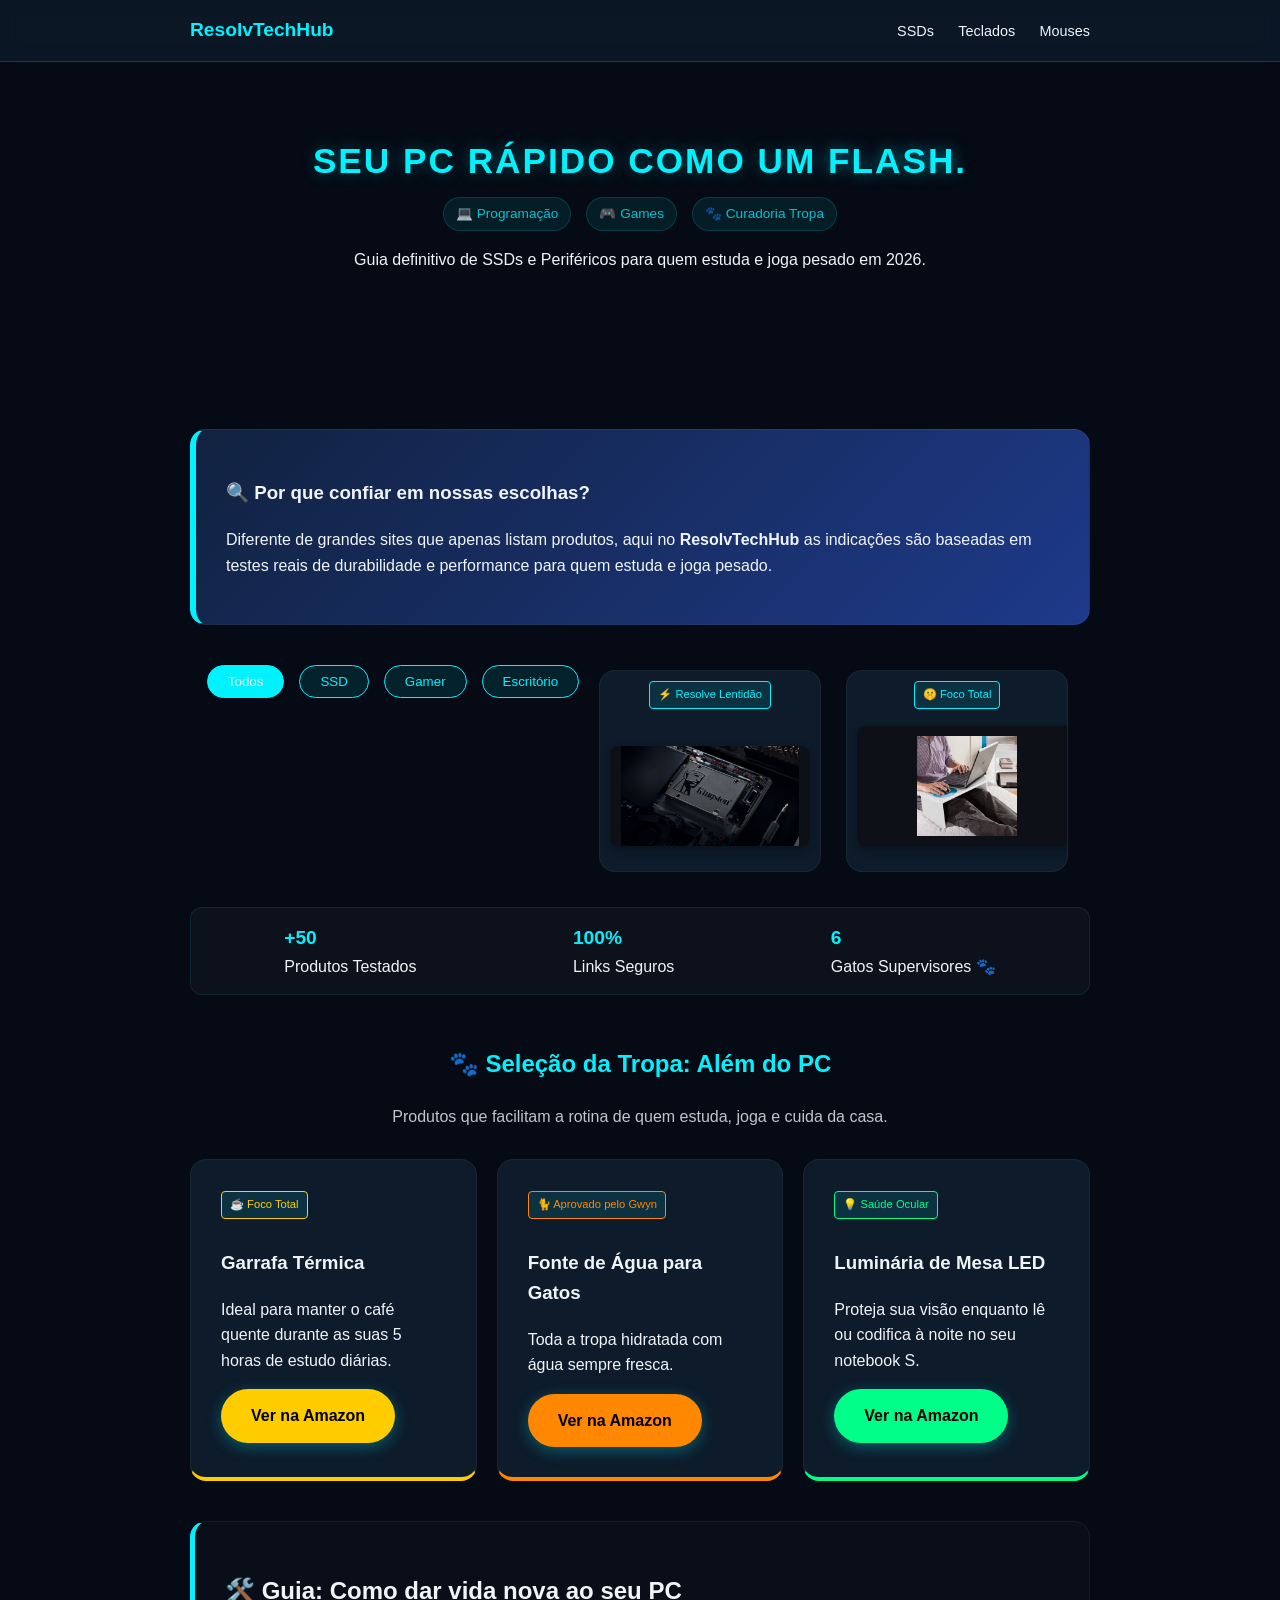
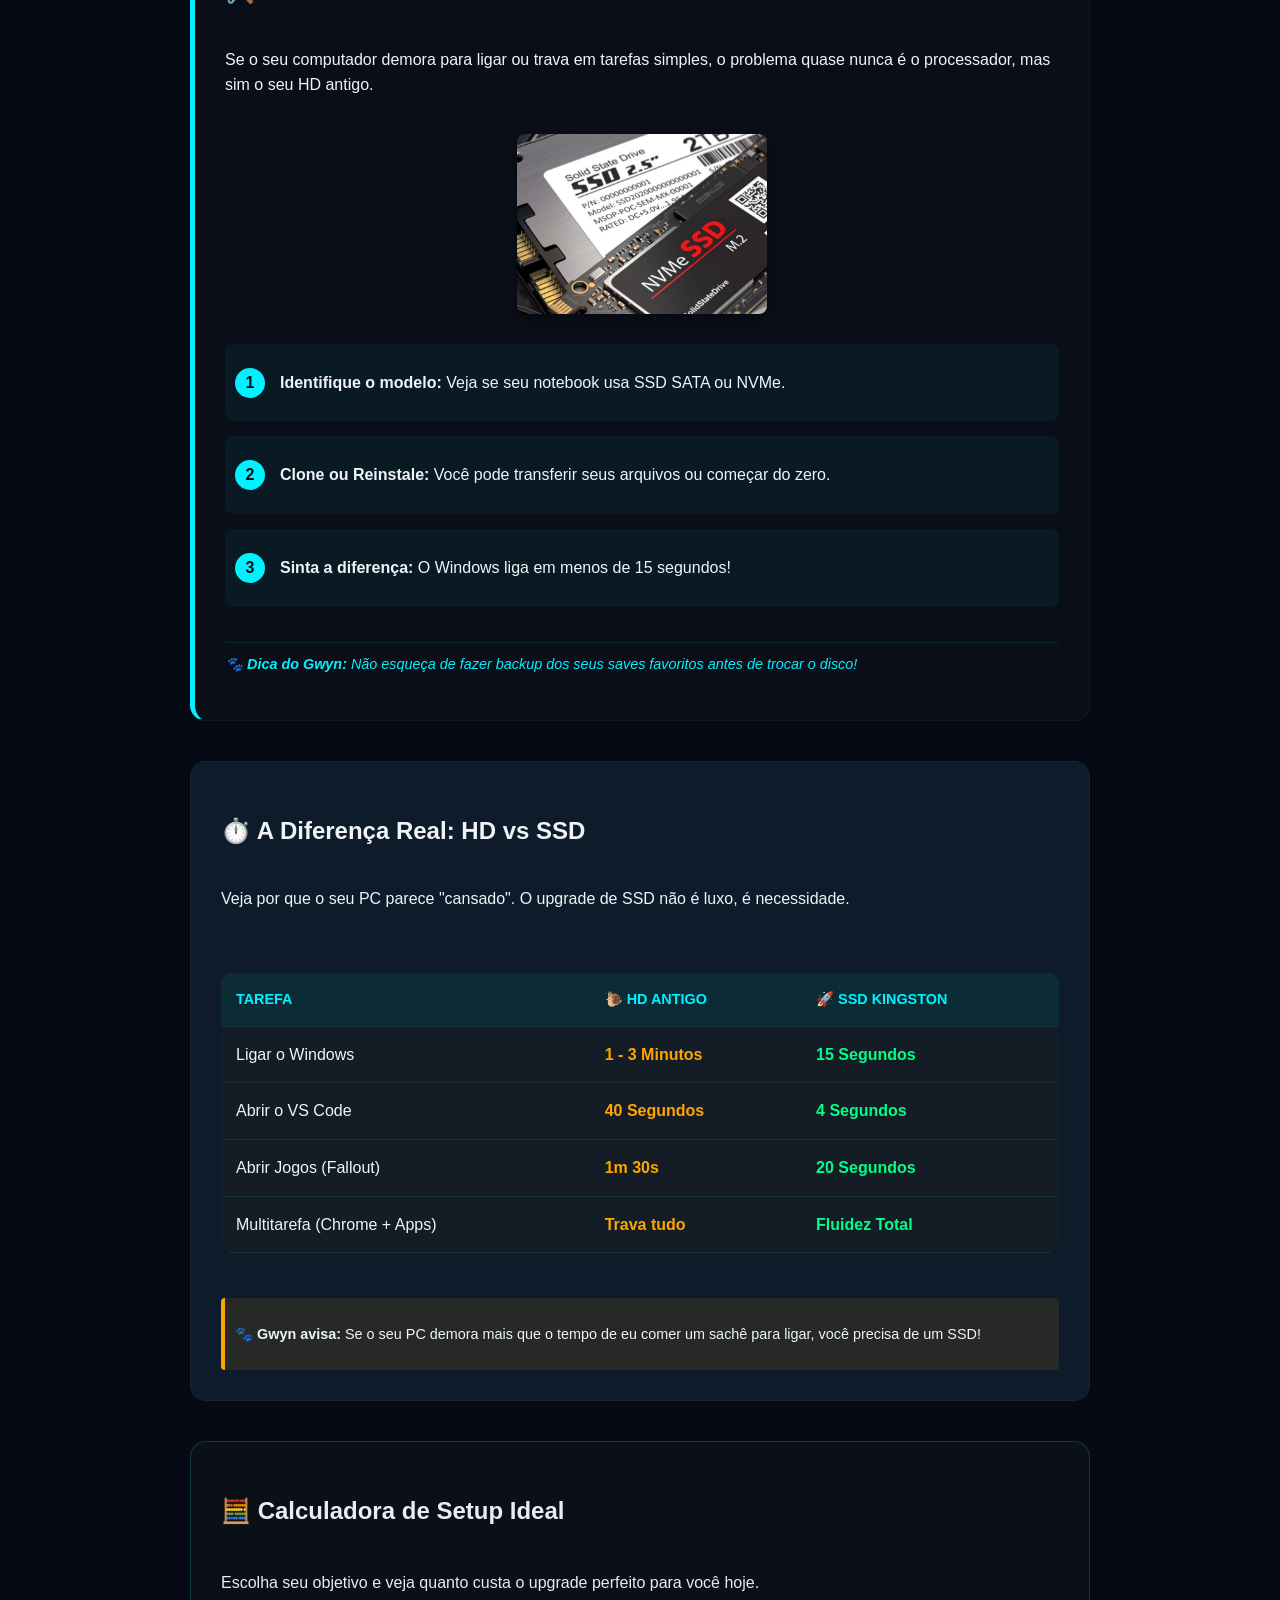
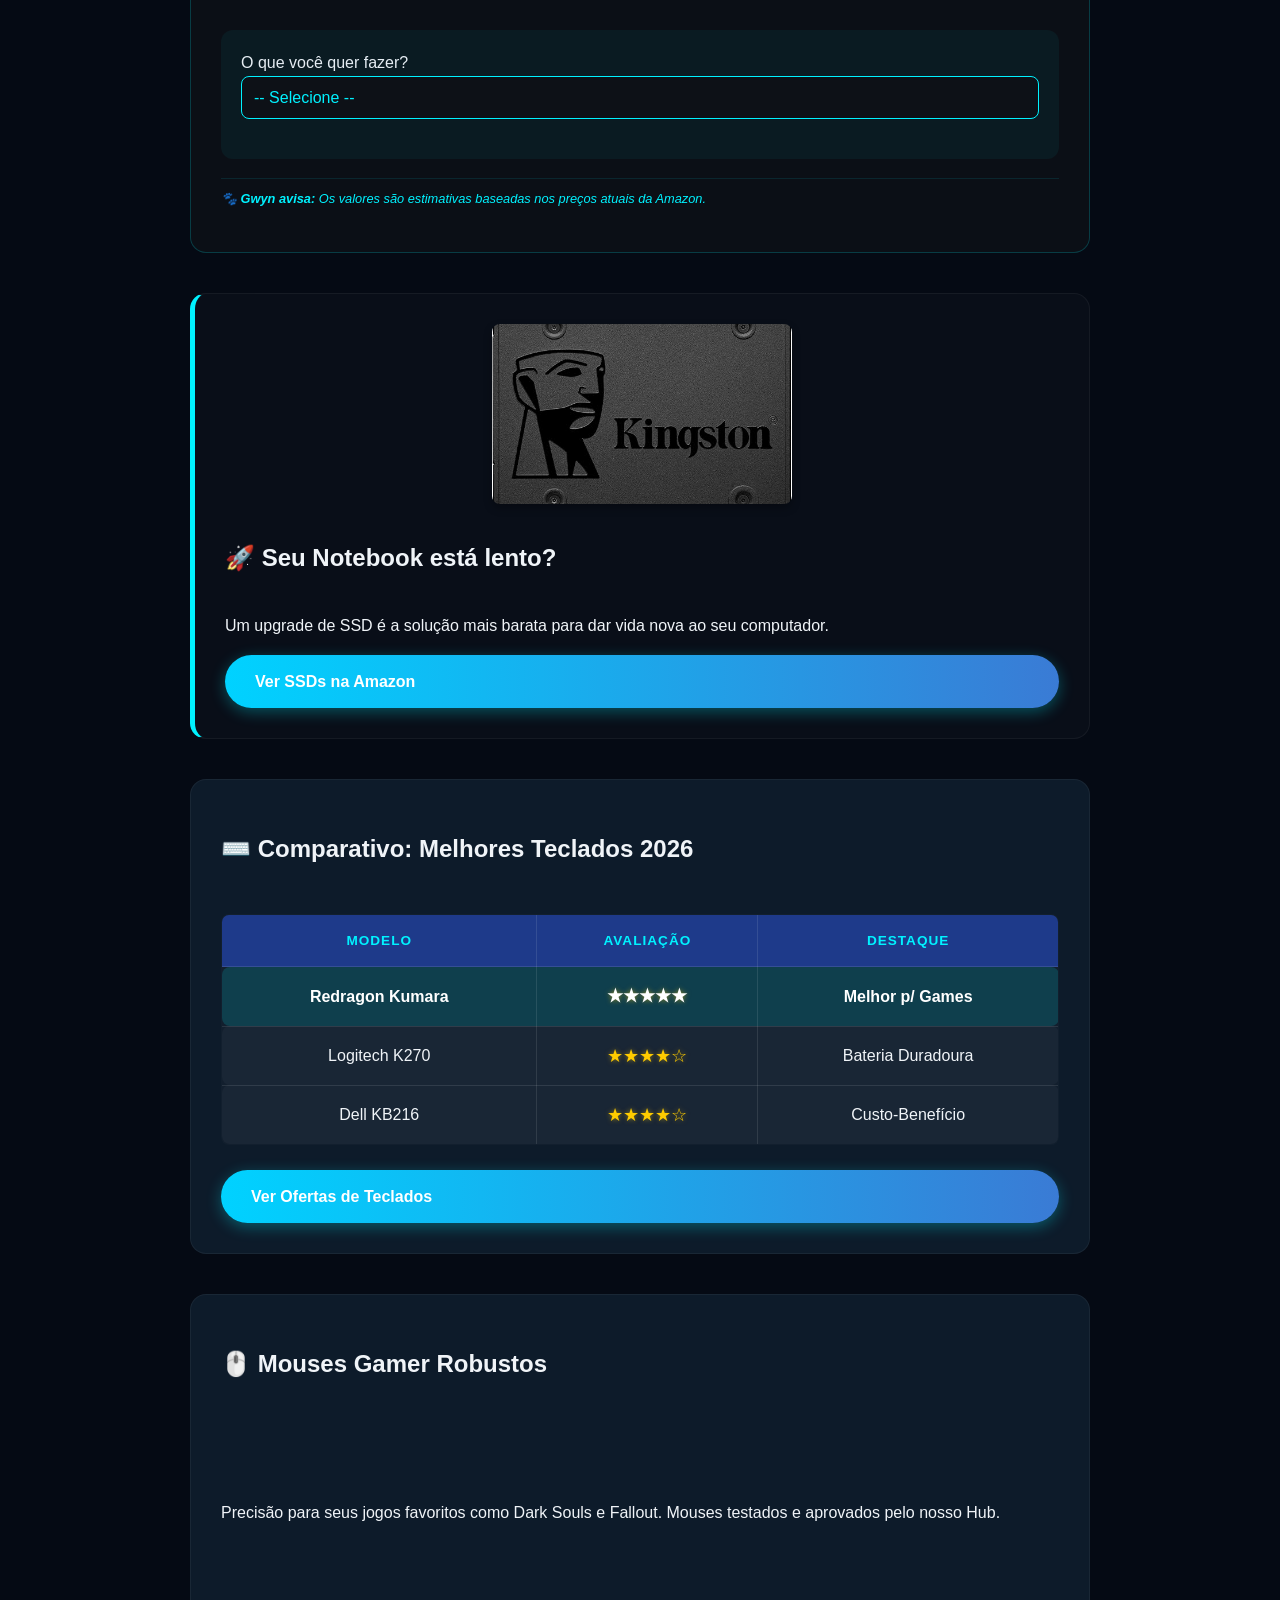
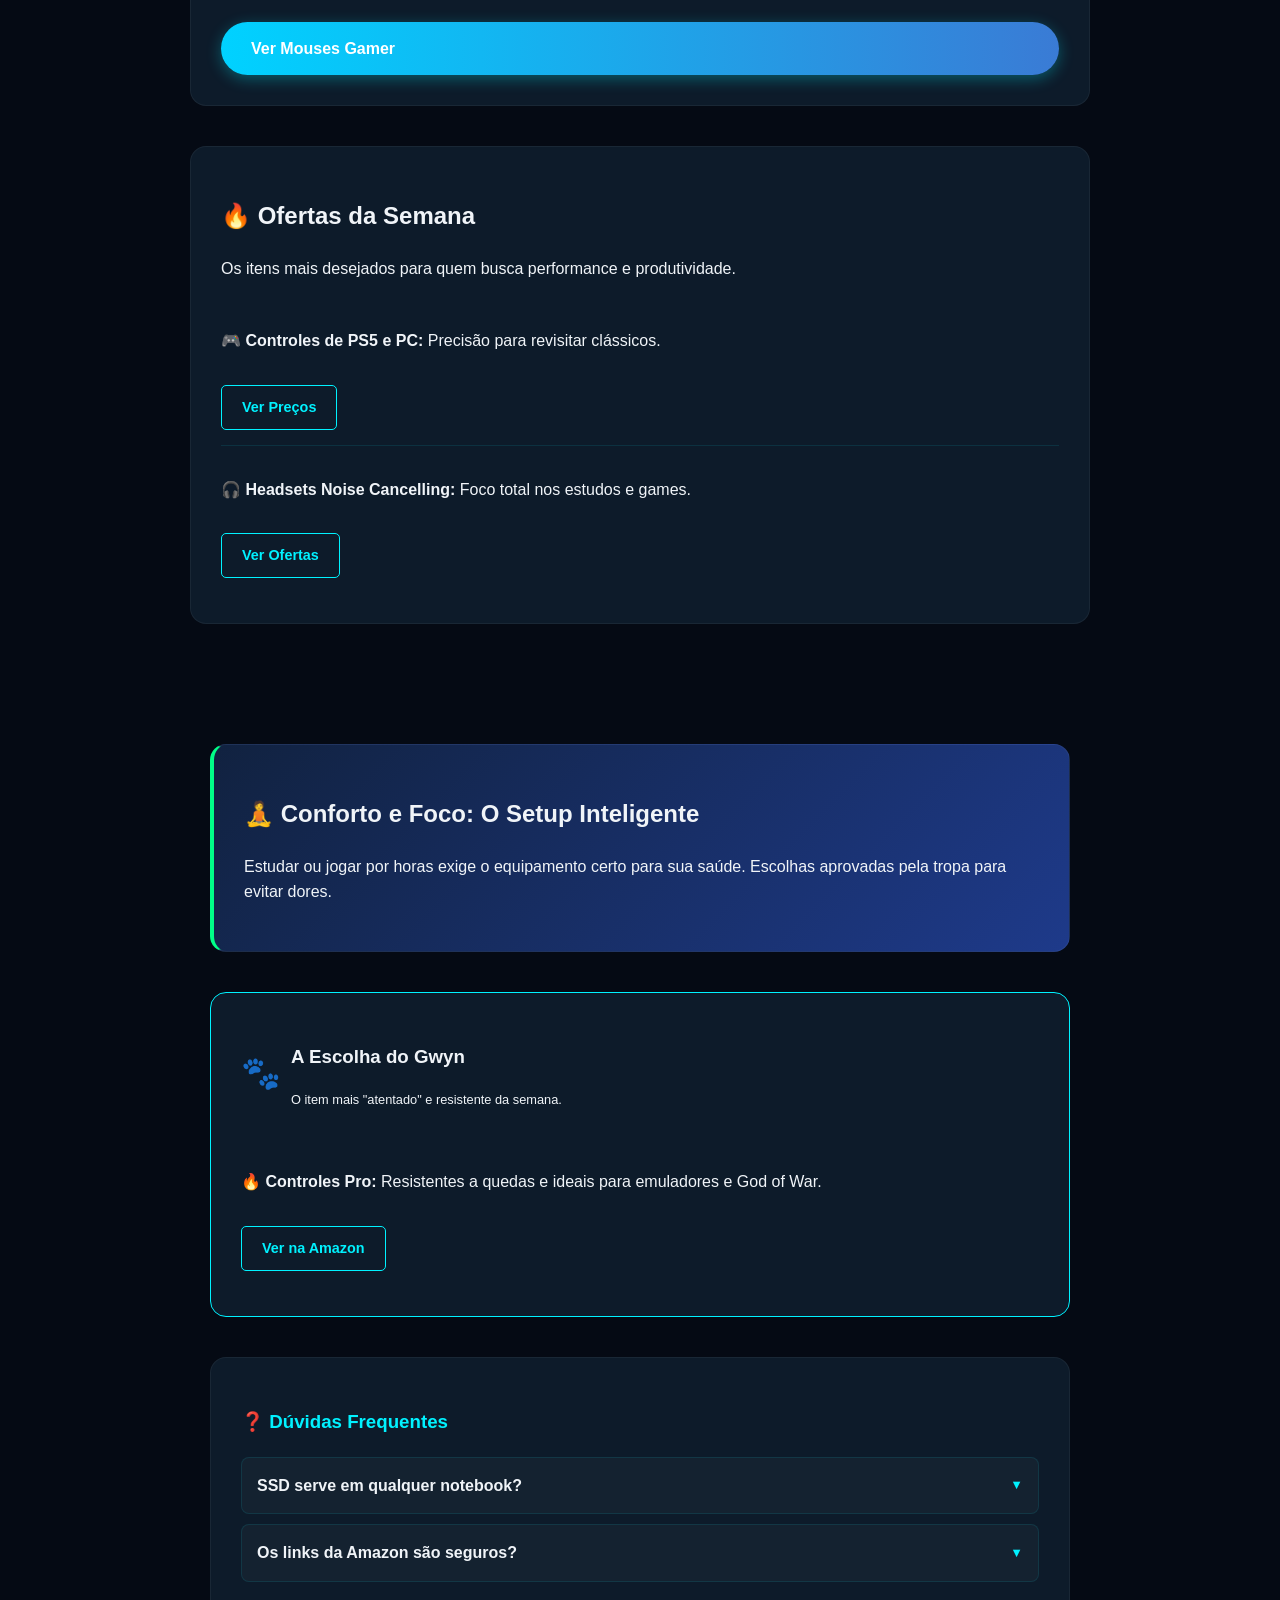
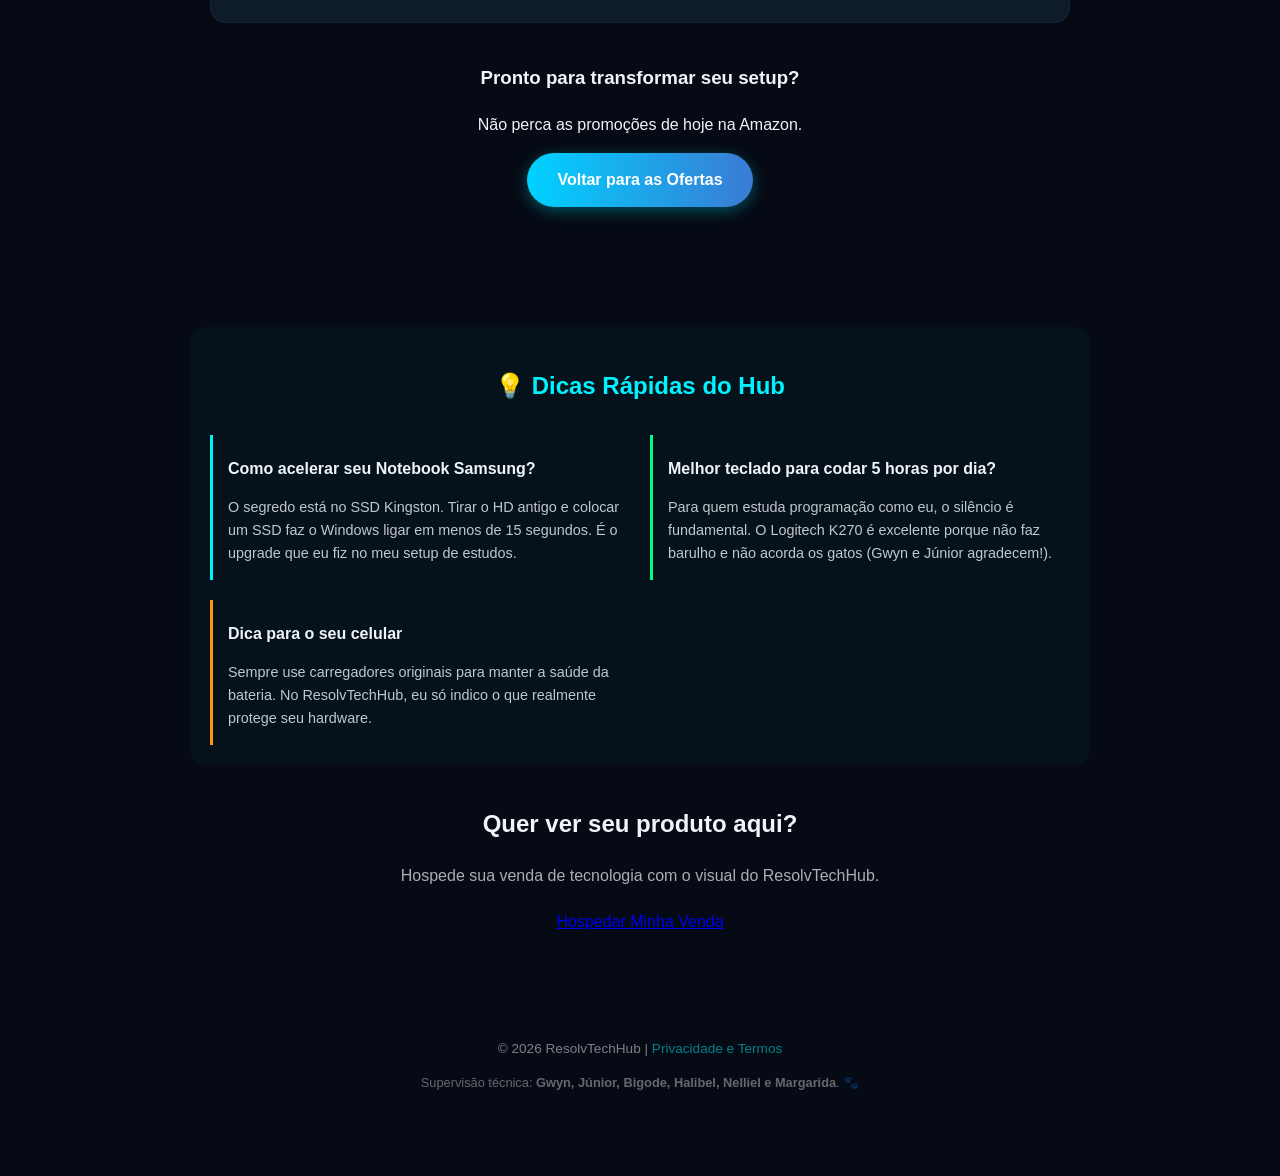
==== commit 4e782d58: "Add files via upload" ====
--- a/index.html
+++ b/index.html
@@ -1,6 +1,15 @@
 <!DOCTYPE html>
 <html lang="pt-br">
 <head>
+    <!-- Google tag (gtag.js) -->
+<script async src="https://www.googletagmanager.com/gtag/js?id=G-DLKN8S35VT"></script>
+<script>
+  window.dataLayer = window.dataLayer || [];
+  function gtag(){dataLayer.push(arguments);}
+  gtag('js', new Date());
+
+  gtag('config', 'G-DLKN8S35VT');
+</script>
     <meta property="og:title" content="ResolvTechHub - Tecnologia sem complicação">
     <meta property="og:description" content="Melhores indicações de SSDs, Mouses e Teclados para 2026.">
     <meta property="og:image" content="link-da-sua-logo.png">
@@ -12,7 +21,7 @@
     <meta name="viewport" content="width=device-width, initial-scale=1.0">
     <title>ResolvTechHub - Tecnologia sem complicação</title>
     <link rel="stylesheet" href="css/style.css"> 
-    <link rel="icon" href="Logotipo Startup Tecnologia Moderno Azul e Roxo.PNG" type="image/png">
+    <link rel="icon" type="image/png" href="Logotipo Startup Tecnologia Moderno Azul e Roxo.png">
 </head>
 <body>
    <nav class="navbar">
@@ -319,8 +328,19 @@
     </div>
 </section>
 
+</section> 
+
+<div style="text-align: center; margin: 40px 0;">
+    <h2 style="color: var(--branco);">Quer ver seu produto aqui?</h2>
+    <p style="color: rgba(240, 244, 248, 0.7); margin-bottom: 20px;">Hospede sua venda de tecnologia com o visual do ResolvTechHub.</p>
+    
+    <a href="mailto:resolvtechhub@gmail.com?subject=Olá! Gostaria de hospedar uma venda. Seguem os dados do produto:" class="btn-hospedagem">
+    <i class="fas fa-rocket"></i> Hospedar Minha Venda
+</a>
+</div>
+
     <footer>
-        <p>&copy; 2026 ResolvTechHub - Tecnologia sem complicação.</p>
+        <p>&copy; 2026 ResolvTechHub | <a href="politicas.html" style="color: var(--ciano); text-decoration: none;">Privacidade e Termos</a></p>
         <p style="font-size: 0.8rem; margin-top: 10px; opacity: 0.8;">
             Supervisão técnica: <strong>Gwyn, Júnior, Bigode, Halibel, Nelliel e Margarida</strong>. 🐾
         </p>
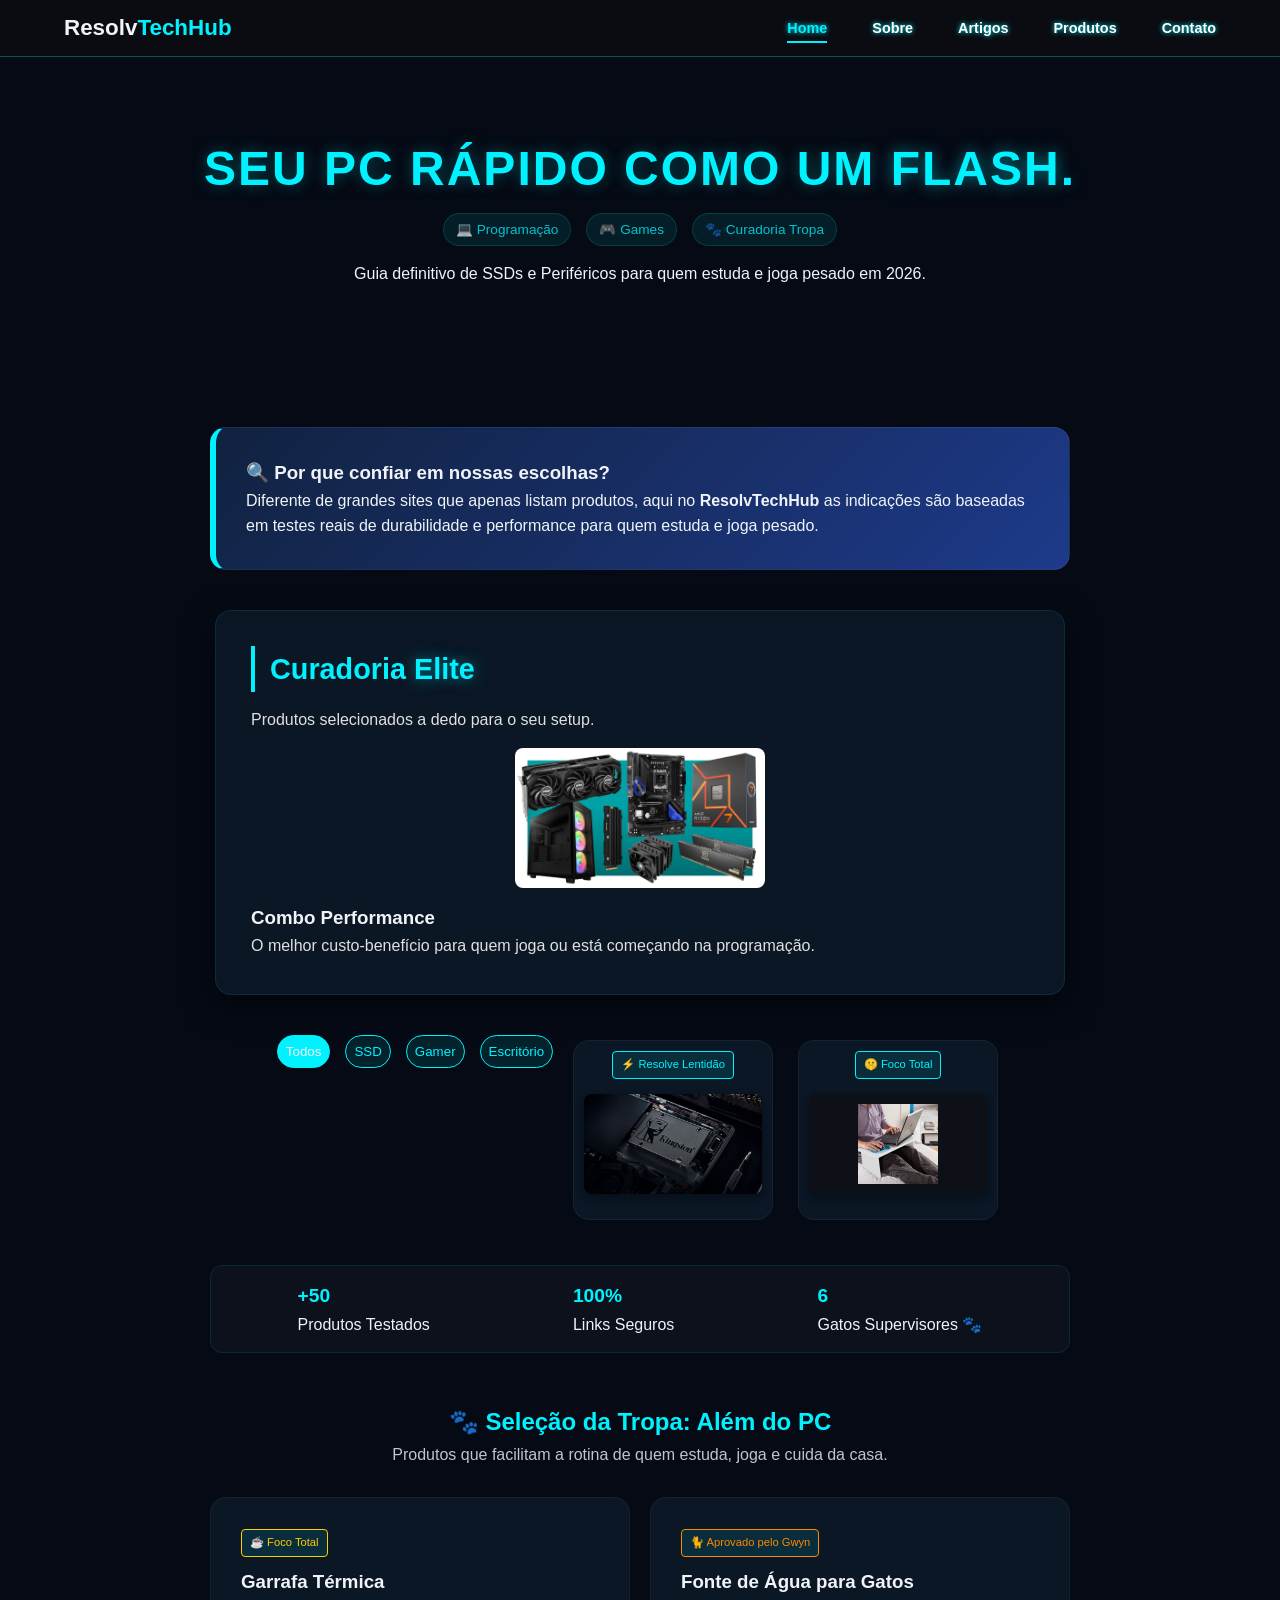
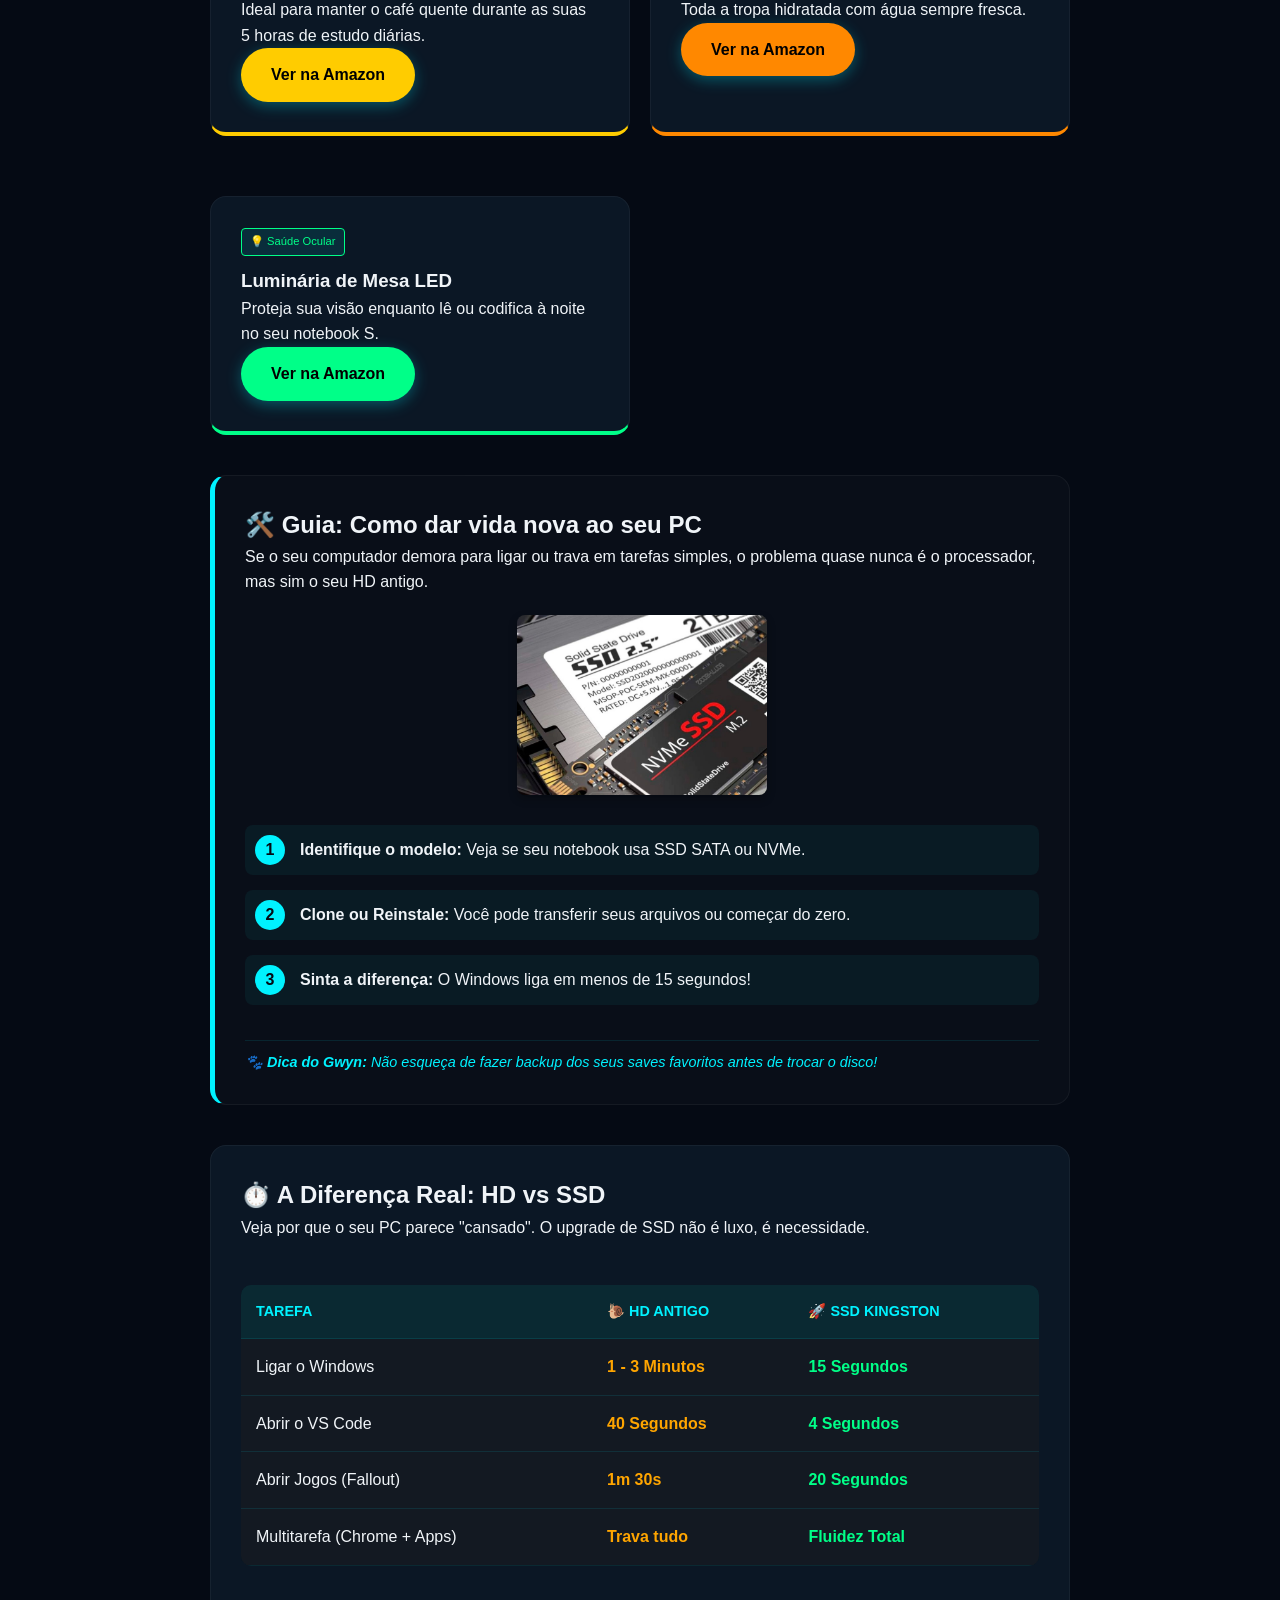
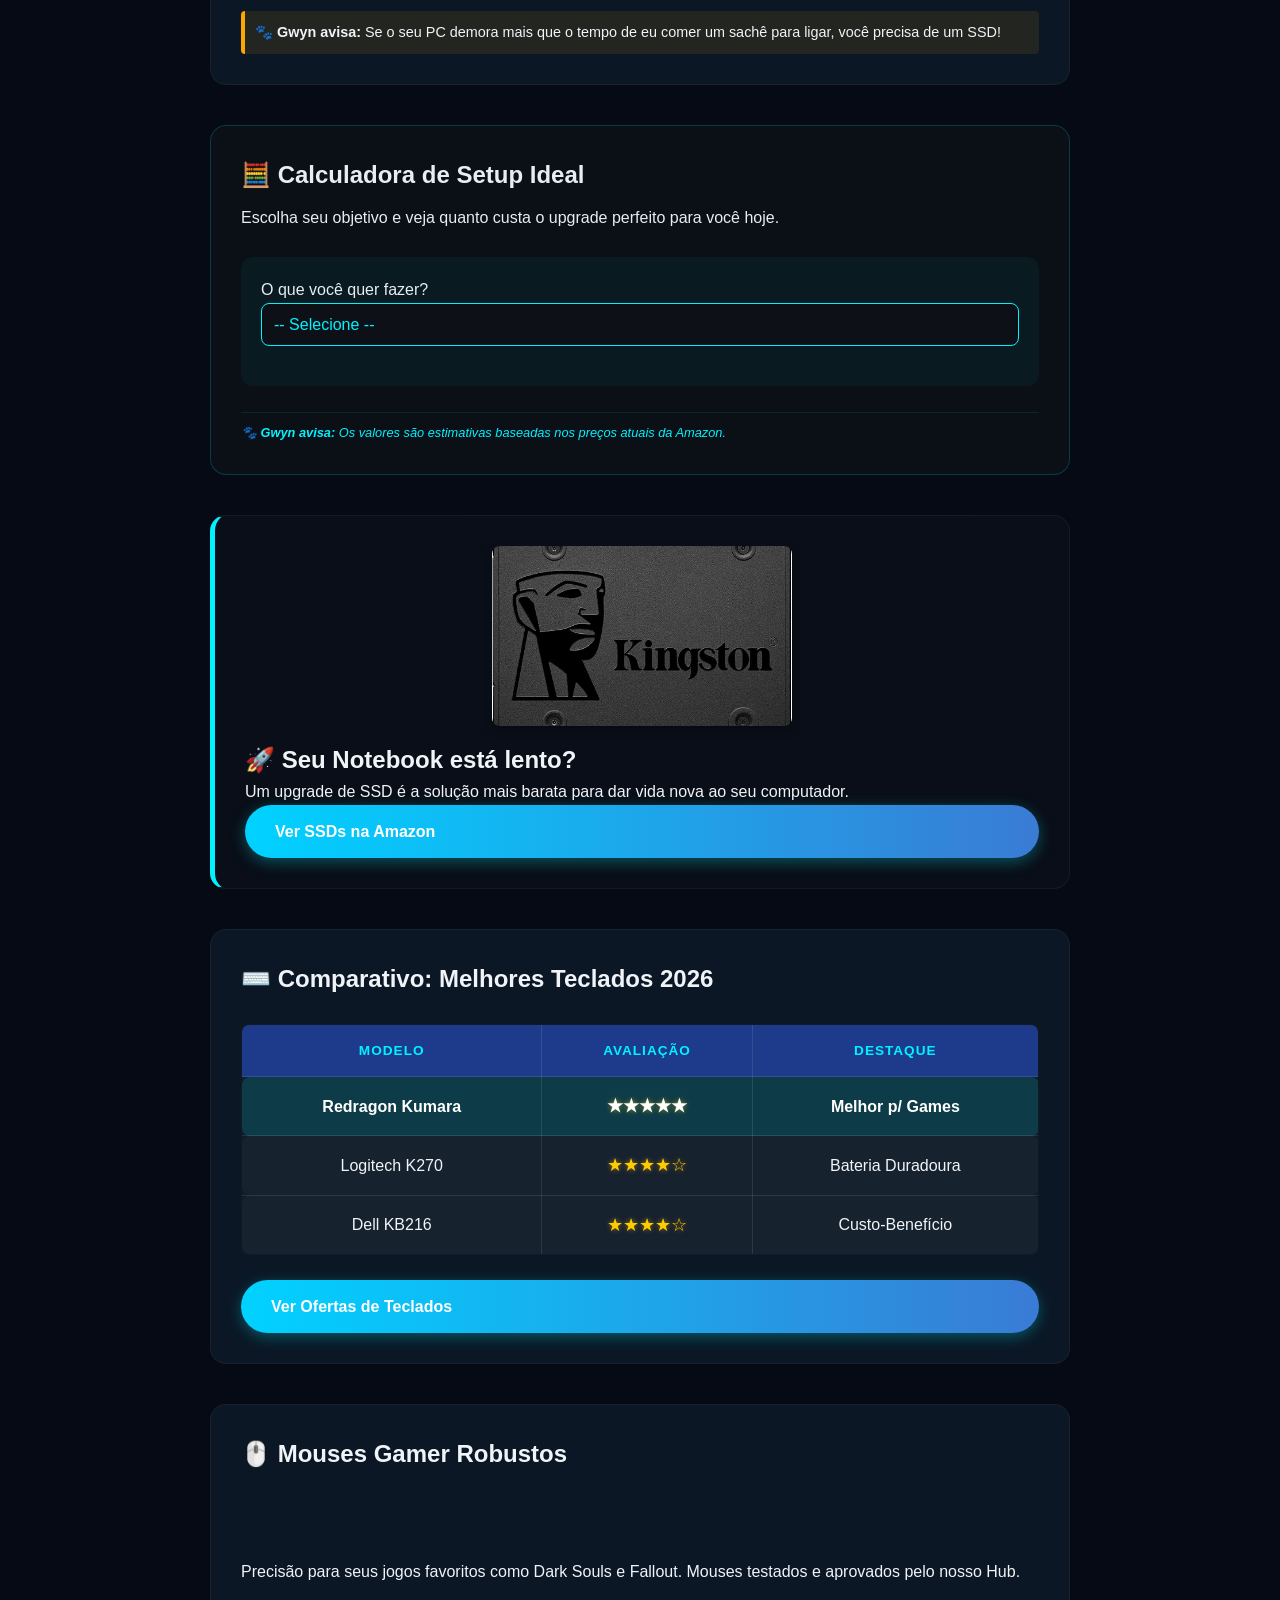
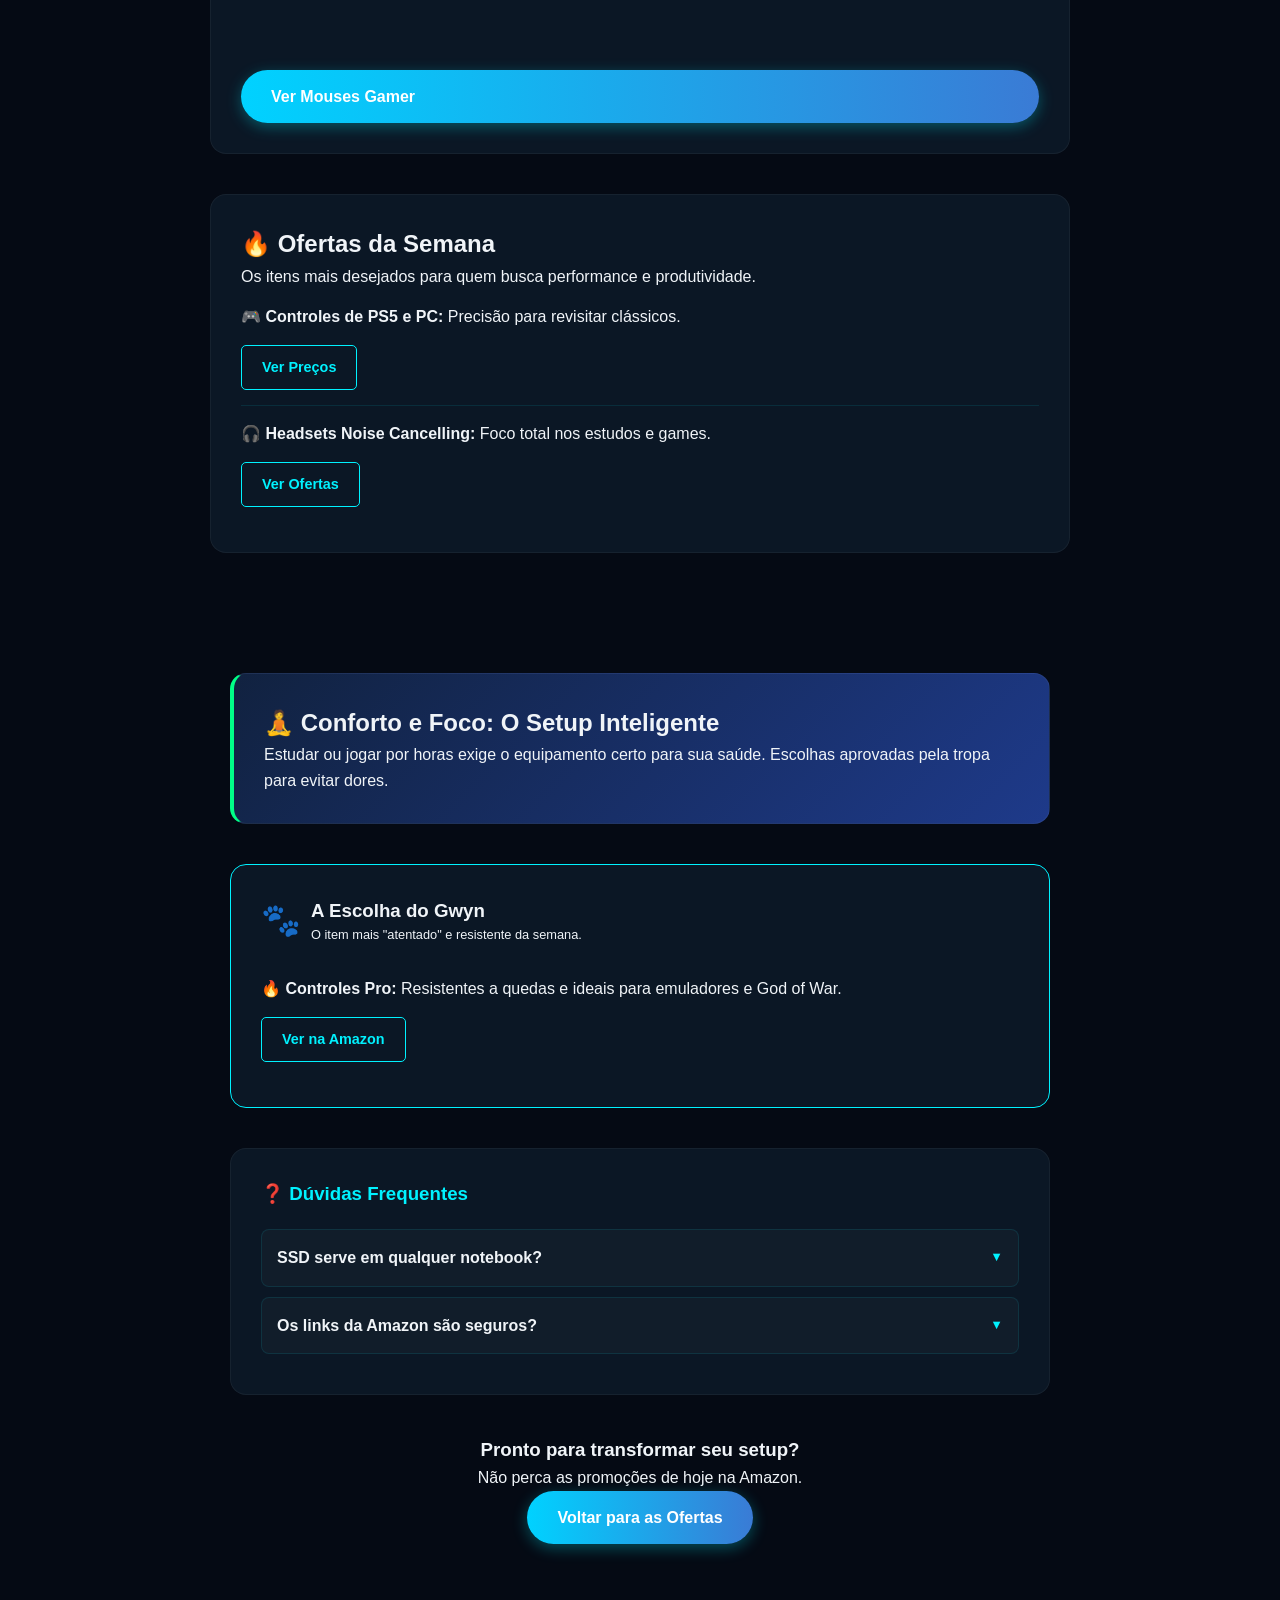
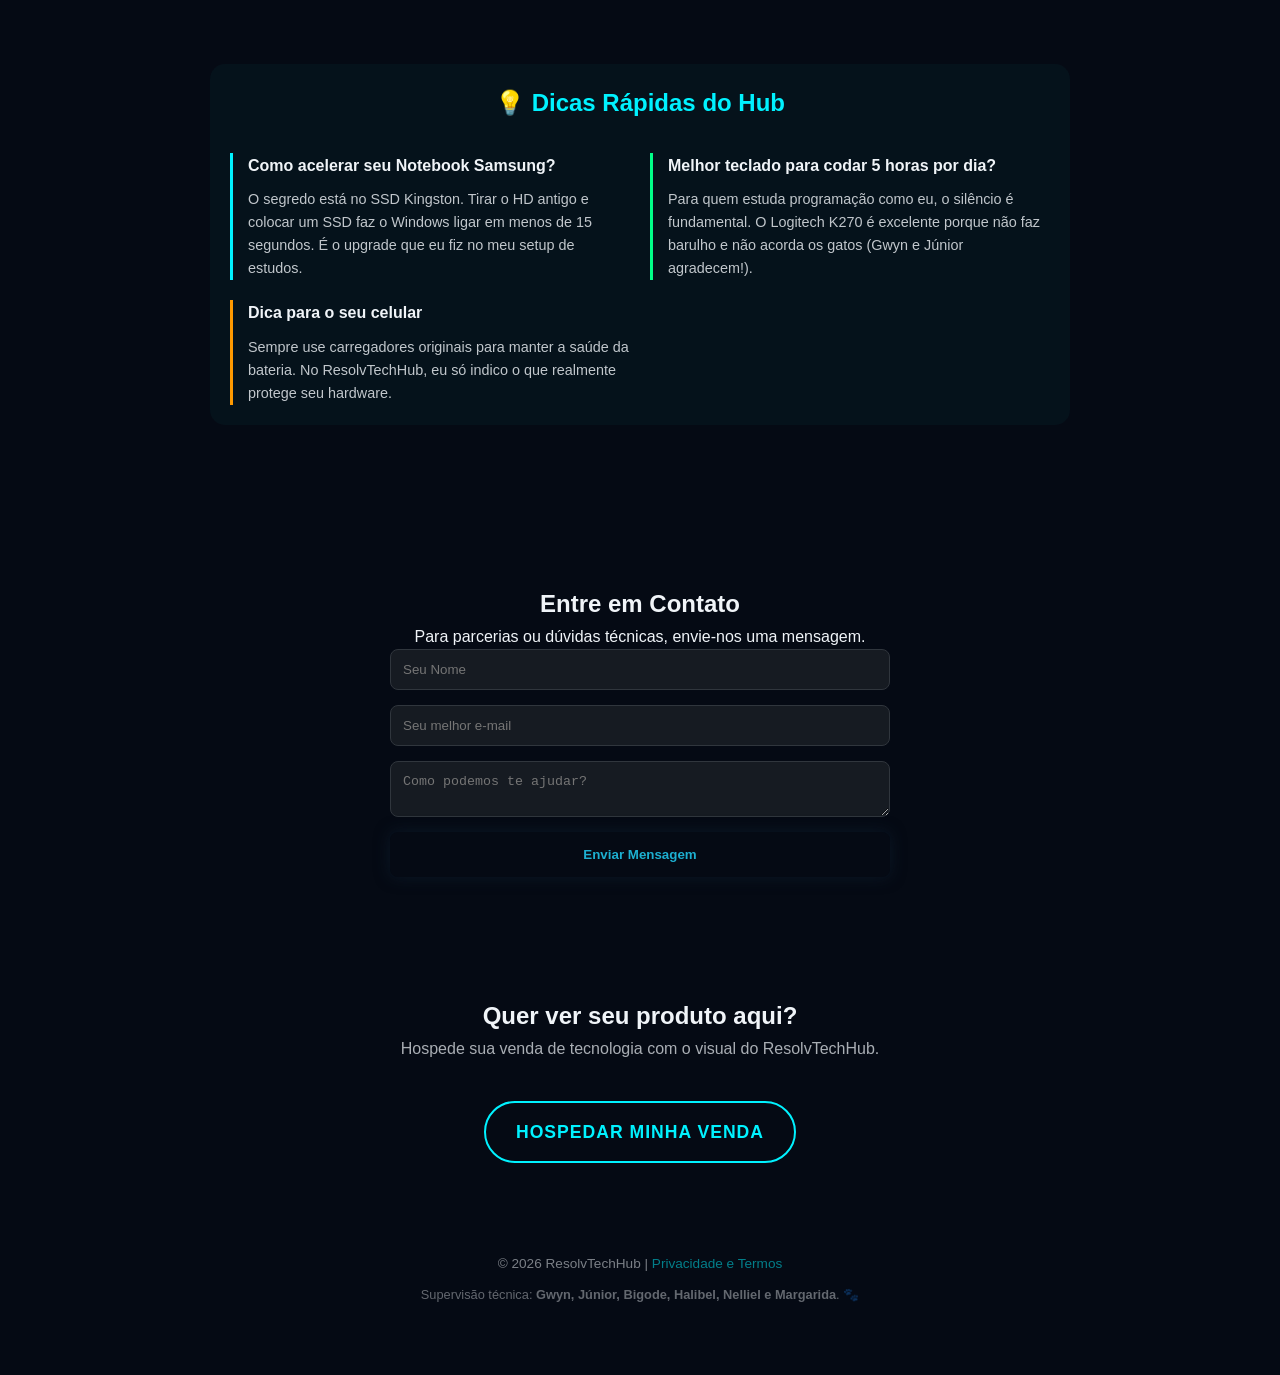
==== commit 159863da: "Add files via upload" ====
--- a/index.html
+++ b/index.html
@@ -24,15 +24,14 @@
     <link rel="icon" type="image/png" href="Logotipo Startup Tecnologia Moderno Azul e Roxo.png">
 </head>
 <body>
-   <nav class="navbar">
-    <div class="nav-content">
-        <a href="#" class="nav-logo">ResolvTechHub</a>
-        <div class="nav-links">
-            <a href="#ssd">SSDs</a>
-            <a href="#teclados">Teclados</a>
-            <a href="#mouses">Mouses</a>
-        </div>
-    </div>
+ <nav class="nav-container">
+    <div class="logo">Resolv<span>TechHub</span></div>
+    <ul class="nav-links">
+        <li><a href="index.html" class="active">Home</a></li>
+        <li><a href="sobre.html">Sobre</a></li>
+        <li><a href="artigos.html">Artigos</a></li> <li><a href="produtos.html">Produtos</a></li>
+        <li><a href="index.html#contato">Contato</a></li>
+    </ul>
 </nav>
 
 <header class="hero">
@@ -56,6 +55,19 @@
             <h3>🔍 Por que confiar em nossas escolhas?</h3>
             <p>Diferente de grandes sites que apenas listam produtos, aqui no <strong>ResolvTechHub</strong> as indicações são baseadas em testes reais de durabilidade e performance para quem estuda e joga pesado.</p>
         </div>
+
+<section id="servicos" class="card-informativo">
+    <h2>Curadoria <span class="highlight">Elite</span></h2>
+    <p>Produtos selecionados a dedo para o seu setup.</p>
+    
+    <div class="produtos-grid">
+        <div class="produto-card">
+            <img src="img/parts.png" alt="Hardware" class="img-produto-card">
+            <h3>Combo Performance</h3>
+            <p>O melhor custo-benefício para quem joga ou está começando na programação.</p>
+        </div>
+    </div>
+</section>
 
         <div id="area-produtos">
         <div class="filtros-container">
@@ -109,7 +121,6 @@
 
     </div>
 </section>
-
     
        <div class="card item-tech ssd" id="guia-upgrade">
             <h2>🛠️ Guia: Como dar vida nova ao seu PC</h2>
@@ -176,6 +187,7 @@
         <p>🐾 <strong>Gwyn avisa:</strong> Se o seu PC demora mais que o tempo de eu comer um sachê para ligar, você precisa de um SSD!</p>
     </div>
 </div>
+
         
         <div class="card item-tech" id="calculadora-setup">
             <h2>🧮 Calculadora de Setup Ideal</h2>
@@ -187,7 +199,9 @@
                     <option value="selecione">-- Selecione --</option>
                     <option value="estudo">Estudar e Trabalhar (Foco em Agilidade)</option>
                     <option value="gamer">Jogar (Foco em Performance)</option>
+                    <option value="gamer-completo">Setup Gamer Completo (O Máximo do Hub)</option>
                     <option value="completo">Setup Completo (Vida Nova ao PC)</option>
+
                 </select>
 
                 <div id="resultado-calculo" class="resultado-box hidden">
@@ -328,6 +342,19 @@
     </div>
 </section>
 
+<section id="contato" class="container">
+    <h2>Entre em <span class="destaque">Contato</span></h2>
+    <p>Para parcerias ou dúvidas técnicas, envie-nos uma mensagem.</p>
+   
+    <form action="https://formspree.io/f/mnjgnpdl" method="POST" class="contato-form">
+        <input type="text" name="nome" placeholder="Seu Nome" required>
+        <input type="email" name="email" placeholder="Seu melhor e-mail" required>
+        <textarea name="mensagem" placeholder="Como podemos te ajudar?"></textarea>
+        
+        <button type="submit" class="btn-neon">Enviar Mensagem</button>
+    </form>
+</section>
+
 </section> 
 
 <div style="text-align: center; margin: 40px 0;">
@@ -415,6 +442,11 @@
         textoKit.innerText = "Teclado Mecânico + Mouse Pro";
         valorKit.innerText = "R$ 329,47";
         btnHub.href = "combos.html#gamer"; // Pula para o ID gamer
+    
+    } else if (objetivo === 'gamer-completo') { // NOVA LÓGICA AQUI
+        textoKit.innerText = "SSD NVMe + Teclado Mecânico + Mouse 12k DPI";
+        valorKit.innerText = "R$ 5.500,60";
+        btnHub.href = "combos.html#gamer-completo"; 
     } else if (objetivo === 'completo') {
         textoKit.innerText = "SSD + Teclado + Mouse";
         valorKit.innerText = "R$ 791,80";
--- a/css/style.css
+++ b/css/style.css
@@ -1,3 +1,4 @@
+
 html {
     scroll-behavior: smooth;
 }
@@ -407,7 +408,7 @@
     background: rgba(0, 242, 255, 0.1);
     border: 1px solid var(--ciano);
     color: var(--ciano);
-    padding: 8px 20px;
+    padding: 8px;
     border-radius: 20px;
     cursor: pointer;
     transition: 0.3s;
@@ -919,3 +920,782 @@
         max-width: 100%;
     }
 }
+/* No Celular (Redmi Note 14 Pro) */
+@media (max-width: 600px) {
+    #hero-vendas {
+        padding-top: 200px !important; /* Aumentei muito para garantir que o título apareça */
+        display: block !important;
+    }
+
+    .busca-loja {
+        display: flex !important;
+        flex-direction: column !important; /* Força um embaixo do outro */
+        width: 90% !important; /* Não deixa encostar nas bordas da tela */
+        margin: 0 auto !important;
+        background: transparent !important;
+        box-shadow: none !important;
+    }
+
+    .busca-loja input {
+        width: 100% !important;
+        margin-bottom: 15px !important;
+        border-radius: 8px !important;
+        border: 1px solid #3b82f6 !important;
+        padding: 15px !important;
+    }
+
+    .busca-loja button {
+        width: 100% !important;
+        border-radius: 8px !important;
+        padding: 15px !important;
+    }
+}
+/* Estilo Específico para a Página de Políticas */
+.politicas-container {
+    max-width: 800px;
+    margin: 120px auto 60px;
+    padding: 0 20px;
+}
+
+.politicas-header {
+    text-align: center;
+    margin-bottom: 40px;
+}
+
+.politicas-header h1 {
+    font-size: 2.5rem;
+    background: linear-gradient(90deg, var(--ciano), #3a7bd5);
+    -webkit-background-clip: text;
+    -webkit-text-fill-color: transparent;
+    margin-bottom: 10px;
+}
+
+/* Melhorando os Detalhes (FAQ Style) */
+.politicas-card details {
+    background: rgba(13, 27, 42, 0.6);
+    border: 1px solid rgba(0, 242, 255, 0.1);
+    border-radius: 12px;
+    margin-bottom: 15px;
+    padding: 20px;
+    transition: all 0.3s ease;
+}
+
+.politicas-card details:hover {
+    border-color: var(--ciano);
+    box-shadow: 0 0 15px rgba(0, 242, 255, 0.1);
+}
+
+.politicas-card summary {
+    font-size: 1.1rem;
+    font-weight: bold;
+    color: var(--branco);
+    cursor: pointer;
+    display: flex;
+    justify-content: space-between;
+    align-items: center;
+    list-style: none;
+}
+
+.politicas-card summary::after {
+    content: '+';
+    color: var(--ciano);
+    font-size: 1.5rem;
+    transition: transform 0.3s ease;
+}
+
+.politicas-card details[open] summary::after {
+    content: '-';
+    transform: rotate(180deg);
+}
+
+.politicas-card p {
+    margin-top: 15px;
+    line-height: 1.8;
+    color: rgba(240, 244, 248, 0.8);
+    border-top: 1px solid rgba(0, 242, 255, 0.1);
+    padding-top: 15px;
+}
+/* Estilização do Botão de Hospedagem */
+.btn-hospedagem {
+    display: inline-block;
+    padding: 15px 35px;
+    background: transparent;
+    color: var(--ciano); /* Use a variável ciano que definimos */
+    text-decoration: none;
+    font-weight: bold;
+    font-size: 1.1rem;
+    border: 2px solid var(--ciano);
+    border-radius: 50px; /* Bordas arredondadas estilo pílula */
+    transition: all 0.3s ease; /* Transição suave para o efeito */
+    margin-top: 20px;
+    text-transform: uppercase; /* Letras maiúsculas para dar imponência */
+    letter-spacing: 1px;
+}
+
+/* Efeito ao passar o mouse (Hover) / Tocar no Celular */
+.btn-hospedagem:hover {
+    background: var(--azul-escuro);
+    color: #6098d3; /* Cor escura do fundo para contraste */
+    box-shadow: 0 0 20px rgba(48, 64, 65, 0.6), 
+                0 0 40px rgba(64, 82, 83, 0.4);
+    transform: translateY(-3px); /* Levanta levemente o botão */
+}
+/* Definição da Animação */
+@keyframes pulsar-neon {
+    0% {
+        box-shadow: 0 0 5px rgba(0, 242, 255, 0.2);
+        transform: scale(1);
+    }
+    50% {
+        box-shadow: 0 0 20px rgba(0, 242, 255, 0.5);
+        transform: scale(1.05); /* Aumenta levemente o tamanho */
+    }
+    100% {
+        box-shadow: 0 0 5px rgba(0, 242, 255, 0.2);
+        transform: scale(1);
+    }
+}
+
+/* Aplicando a animação ao botão */
+.btn-hospedagem {
+    /* ... (mantenha o código anterior aqui) ... */
+    animation: pulsar-neon 2s infinite ease-in-out;
+}
+
+/* Pausa a animação quando o mouse está em cima para facilitar o clique */
+.btn-hospedagem:hover {
+    animation-play-state: paused;
+}
+/* 1. ARRUMANDO O MENU (NAV) NO CELULAR */
+.nav-container {
+    background: #0a0c12;
+    padding: 15px;
+    border-bottom: 2px solid var(--ciano);
+}
+
+.nav-links {
+    display: flex;
+    justify-content: space-around;
+    list-style: none;
+    padding: 0;
+    margin: 10px 0 0 0;
+}
+
+.nav-links a {
+    color: white;
+    text-decoration: none;
+    font-size: 0.9rem;
+    font-weight: bold;
+    text-shadow: 0 0 5px var(--ciano); /* Brilho neon no texto */
+}
+
+/* 2. ARRUMANDO O FORMULÁRIO DE CONTATO */
+#contato form {
+    display: flex;
+    flex-direction: column;
+    gap: 15px;
+    max-width: 100%;
+}
+
+#contato input, #contato textarea {
+    width: 100%;
+    padding: 12px;
+    background: #161b22;
+    border: 1px solid #30363d;
+    border-radius: 8px;
+    color: white;
+    transition: 0.3s;
+}
+
+#contato input:focus, #contato textarea:focus {
+    border-color: var(--card-bg);
+    box-shadow: 0 0 10px var(--card-bg); /* Efeito de brilho ao clicar */
+    outline: none;
+}
+
+#contato button {
+    background: var(--azul-profundo);
+    color: rgb(29, 176, 209);
+    border: none;
+    padding: 15px;
+    border-radius: 8px;
+    font-weight: bold;
+    cursor: pointer;
+    box-shadow: 0 0 15px var(--card-bg);
+}
+
+/* 3. ANIMAÇÕES DE ENTRADA (FADE-IN) */
+@keyframes fadeInUp {
+    from {
+        opacity: 0;
+        transform: translateY(30px);
+    }
+    to {
+        opacity: 1;
+        transform: translateY(0);
+    }
+}
+
+/* Aplica a animação nas novas seções */
+#sobre, #servicos, #contato {
+    animation: fadeInUp 0.8s ease-out forwards;
+}
+
+/* 4. EFEITO NO BOTÃO DE HOSPEDAGEM */
+.btn-hospedagem {
+    border: 2px solid var(--ciano);
+    color: var(--ciano);
+    text-decoration: none;
+    padding: 15px 30px;
+    border-radius: 50px;
+    display: inline-block;
+    transition: 0.3s;
+    text-transform: uppercase;
+    font-weight: 800;
+}
+
+.btn-hospedagem:hover {
+    background: var(--ciano);
+    color: black;
+    box-shadow: 0 0 30px var(--ciano);
+}
+/* Container do Menu */
+.nav-container {
+    display: flex;
+    justify-content: space-between; /* Logo na esquerda, links na direita */
+    align-items: center;
+    padding: 15px 5%;
+    background: #0a0c12;
+    position: fixed;
+    width: 100%;
+    top: 0;
+    z-index: 1000;
+    border-bottom: 1px solid rgba(0, 242, 255, 0.2);
+}
+
+.nav-links {
+    display: flex;
+    gap: 25px;
+    list-style: none;
+}
+
+/* Ajuste Perfeito para Celular */
+@media (max-width: 768px) {
+    .nav-container {
+        flex-direction: column; /* No celular, um embaixo do outro para caber tudo */
+        padding: 10px;
+    }
+
+    .nav-links {
+        gap: 15px;
+        margin-top: 10px;
+        justify-content: center;
+        width: 100%;
+    }
+
+    .nav-links a {
+        font-size: 0.85rem;
+    }
+}
+/* --- RESET E BARRA DE PROGRESSO (LIMPA NO PC) --- */
+.progress-container {
+    position: fixed !important;
+    top: 0 !important;
+    left: 0 !important;
+    width: 100% !important;
+    height: 3px !important;
+    background: transparent !important; 
+    z-index: 9999 !important;
+}
+
+.progress-bar {
+    height: 100%;
+    background: var(--ciano);
+    width: 0%;
+    box-shadow: 0 0 10px var(--ciano);
+}
+
+/* --- CONFIGURAÇÃO DO MENU (NAV) --- */
+.nav-container {
+    display: flex !important;
+    align-items: center !important;
+    background: #0a0c12 !important;
+    padding: 10px 5% !important;
+    position: fixed !important;
+    width: 100% !important;
+    top: 0 !important;
+    z-index: 1000 !important;
+}
+
+/* --- COMPORTAMENTO NO PC (NOTEBOOK SAMSUNG) --- */
+@media (min-width: 769px) {
+    .nav-container {
+        justify-content: space-between !important; /* Logo na esquerda, Tags na direita */
+    }
+    .nav-links {
+        display: flex !important;
+        list-style: none !important;
+        gap: 30px !important;
+        margin: 0 !important;
+        padding: 0 !important;
+    }
+    #area-produtos .filtros-container {
+        justify-content: center !important; /* Força filtros no centro no PC */
+    }
+}
+
+/* --- COMPORTAMENTO NO CELULAR (REDMI NOTE 14) --- */
+@media (max-width: 768px) {
+    .nav-container {
+        flex-direction: column !important; /* Empilha para centralizar */
+        justify-content: center !important;
+        text-align: center !important;
+        padding: 15px 0 !important;
+    }
+    .nav-links {
+        display: flex !important;
+        justify-content: center !important; /* CENTRALIZA AS TAGS NO MEIO DA TELA */
+        width: 100% !important;
+        margin-top: 10px !important;
+        padding: 0 !important;
+        gap: 15px !important;
+    }
+}
+
+/* --- SEÇÃO DE CONTATO (OBLIGADA A APARECER) --- */
+#contato {
+    display: block !important;
+    clear: both !important;
+    padding: 60px 20px !important;
+    text-align: center !important;
+}
+
+#contato .contato-form {
+    display: flex !important;
+    flex-direction: column !important;
+    max-width: 500px !important;
+    margin: 0 auto !important;
+    gap: 15px !important;
+}
+/* --- ESTILIZAÇÃO E ANIMAÇÃO: BOTÃO VER NA LOJA --- */
+.ver-loja-btn, 
+a[href*="loja"], 
+.combo-performance a {
+    display: inline-block;
+    padding: 12px 25px;
+    background: transparent;
+    color: #00f2ff; /* Ciano neon que você usa */
+    border: 2px solid #00f2ff;
+    border-radius: 8px;
+    text-decoration: none;
+    font-weight: bold;
+    text-transform: uppercase;
+    letter-spacing: 1px;
+    transition: all 0.3s ease-in-out; /* Transição suave para tudo */
+    position: relative;
+    overflow: hidden;
+    margin-top: 15px;
+}
+
+/* Efeito ao passar o mouse ou tocar */
+.ver-loja-btn:hover, 
+a[href*="loja"]:hover {
+    background: #00f2ff;
+    color: #0a0c12; /* Fundo escuro do seu site */
+    box-shadow: 0 0 20px rgba(0, 242, 255, 0.6); /* Brilho neon externo */
+    transform: scale(1.05) translateY(-3px); /* Pulsação e leve subida */
+}
+
+/* Efeito de "Clique" para feedback tátil no celular */
+.ver-loja-btn:active {
+    transform: scale(0.95);
+}
+/* --- BARRA DE PROGRESSO (TOTALMENTE LIMPA NO TOPO) --- */
+.progress-container {
+    position: fixed !important;
+    top: 0 !important;
+    left: 0 !important;
+    width: 100% !important;
+    height: 3px !important;
+    background: transparent !important;
+    z-index: 9999 !important;
+}
+
+/* --- LOGO: TAMANHO CONTROLADO --- */
+.logo {
+    font-size: 1.5rem;
+    font-weight: bold;
+    color: var(--branco);
+    min-width: 180px;
+}
+.logo span { color: var(--ciano); }
+
+/* --- MENU: DIREITA NO PC | CENTRO NO CELULAR --- */
+.nav-container {
+    display: flex !important;
+    justify-content: space-between !important;
+    align-items: center !important;
+    padding: 10px 5% !important;
+    background: #0a0c12 !important;
+    position: fixed !important;
+    width: 100% !important;
+    top: 0 !important;
+    z-index: 1000 !important;
+}
+
+@media (min-width: 769px) {
+    .nav-links {
+        display: flex !important;
+        margin-left: auto !important; /* EMPURRA PARA A DIREITA NO PC */
+        gap: 30px !important;
+        list-style: none !important;
+    }
+}
+
+/* --- FILTROS E PRODUTOS: OBRIGADOS AO CENTRO --- */
+.filtros-container {
+    display: flex !important;
+    justify-content: center !important; /* CENTRALIZA OS BOTÕES (SSD, GAMER...) */
+    flex-wrap: wrap;
+    gap: 15px;
+    margin: 40px auto !important;
+    width: 100%;
+}
+
+/* --- SEÇÃO DE CONTATO: RESGATADA --- */
+#contato {
+    display: block !important;
+    clear: both !important;
+    padding: 80px 20px !important;
+    text-align: center !important;
+}
+
+.contato-form {
+    display: flex !important;
+    flex-direction: column !important;
+    max-width: 500px !important;
+    margin: 0 auto !important; /* CENTRALIZA NO PC */
+    gap: 15px !important;
+}
+
+/* --- BOTÃO VER NA LOJA: ANIMAÇÃO GAMER --- */
+.btn-afiliado {
+    display: inline-block;
+    padding: 12px 25px;
+    background: transparent;
+    color: var(--ciano);
+    border: 2px solid var(--ciano);
+    border-radius: 8px;
+    text-decoration: none;
+    font-weight: bold;
+    transition: all 0.3s cubic-bezier(0.175, 0.885, 0.32, 1.275);
+    margin-top: 15px;
+}
+
+.btn-afiliado:hover {
+    background: var(--ciano);
+    color: #0a0c12;
+    box-shadow: 0 0 20px var(--ciano-glow);
+    transform: translateY(-5px) scale(1.05); /* LEVITAÇÃO E PULSO */
+}
+
+/* --- AJUSTE REDMI (CELULAR) --- */
+@media (max-width: 768px) {
+    .nav-container {
+        flex-direction: column !important;
+        padding: 15px 0 !important;
+    }
+    .nav-links {
+        margin-left: 0 !important;
+        justify-content: center !important; /* CENTRALIZA NO CELULAR */
+        width: 100% !important;
+        margin-top: 10px !important;
+        padding: 0 !important;
+    }
+}
+/* --- ESTILO DOS CARDS DE TEXTO (A MENTE E CURADORIA) --- */
+.card-informativo {
+    background: rgba(15, 18, 26, 0.7); /* Fundo escuro profundo */
+    border: 1px solid rgba(0, 242, 255, 0.2); /* Borda ciano discreta */
+    border-radius: 12px;
+    padding: 30px;
+    margin: 40px auto;
+    max-width: 800px; /* Largura para leitura confortável no PC */
+    box-shadow: 0 10px 40px rgba(0, 0, 0, 0.4);
+    transition: transform 0.3s ease, border-color 0.3s ease;
+    backdrop-filter: blur(8px); /* Efeito de vidro */
+}
+
+.card-informativo:hover {
+    transform: translateY(-5px); /* Leve subida ao passar o mouse */
+    border-color: rgba(0, 242, 255, 0.6); /* Brilha mais no hover */
+}
+
+/* Títulos dentro dos cards */
+.card-informativo h2 {
+    color: #00f2ff;
+    margin-bottom: 20px;
+    font-size: 1.8rem;
+    border-left: 4px solid #00f2ff; /* Detalhe lateral neon */
+    padding-left: 15px;
+}
+
+/* Texto dentro dos cards */
+.card-informativo p, .card-informativo strong {
+    line-height: 1.6;
+    color: #e0e0e0;
+}
+
+/* Ajuste para o seu Redmi Note 14 Pro */
+@media (max-width: 768px) {
+    .card-informativo {
+        margin: 25px 15px;
+        padding: 20px;
+    }
+    
+    .card-informativo h2 {
+        font-size: 1.4rem;
+    }
+}
+/* --- VARIÁVEIS E RESET --- */
+:root {
+    --azul-profundo: #050a14;
+    --card-bg: rgba(13, 27, 42, 0.8);
+    --ciano: #00f2ff;
+    --ciano-glow: rgba(0, 242, 255, 0.3);
+    --branco: #f0f4f8;
+}
+
+* { box-sizing: border-box; margin: 0; padding: 0; }
+body { background: var(--azul-profundo); color: var(--branco); font-family: 'Inter', sans-serif; overflow-x: hidden; }
+
+/* --- MENU (NAV): DIREITA NO PC | CENTRO NO REDMI --- */
+.nav-container {
+    display: flex !important;
+    justify-content: space-between !important;
+    align-items: center !important;
+    padding: 10px 5% !important;
+    background: #0a0c12 !important;
+    position: fixed !important;
+    width: 100% !important;
+    top: 0; z-index: 1000;
+    border-bottom: 1px solid var(--ciano-glow);
+}
+
+.logo { font-size: 1.4rem; font-weight: bold; min-width: 150px; }
+.logo span { color: var(--ciano); }
+
+.nav-links { display: flex !important; list-style: none !important; gap: 25px !important; }
+
+@media (min-width: 769px) {
+    .nav-links { margin-left: auto !important; } /* EMPURRA PARA A DIREITA NO PC */
+}
+
+/* --- CARDS DE TEXTO (RETÂNGULOS NEON) --- */
+.card-informativo {
+    background: var(--card-bg) !important;
+    border: 1px solid rgba(0, 242, 255, 0.1) !important;
+    border-radius: 16px !important;
+    padding: 35px !important;
+    margin: 40px auto !important;
+    max-width: 850px !important;
+    box-shadow: 0 10px 30px rgba(0, 0, 0, 0.5);
+    backdrop-filter: blur(10px);
+    transition: transform 0.3s ease;
+}
+
+.card-informativo:hover { transform: translateY(-5px); border-color: var(--ciano); }
+
+.card-informativo h2 { color: var(--ciano); margin-bottom: 15px; border-left: 4px solid var(--ciano); padding-left: 15px; }
+
+/* --- IMAGENS: TAMANHO CONTROLADO --- */
+.img-produto-card {
+    width: 100%;
+    max-width: 250px;
+    height: auto;
+    border-radius: 8px;
+    margin: 15px auto;
+    display: block;
+}
+
+/* --- BOTÃO VER NA LOJA: ANIMAÇÃO --- */
+.btn-afiliado {
+    display: inline-block;
+    padding: 12px 25px;
+    border: 2px solid var(--ciano);
+    color: var(--ciano);
+    text-decoration: none;
+    font-weight: bold;
+    border-radius: 8px;
+    transition: 0.3s;
+    margin-top: 15px;
+}
+
+.btn-afiliado:hover {
+    background: var(--ciano);
+    color: #0a0c12;
+    box-shadow: 0 0 15px var(--ciano);
+    transform: scale(1.05);
+}
+
+/* --- RESPONSIVIDADE CELULAR (REDMI NOTE 14) --- */
+@media (max-width: 768px) {
+    .nav-container { flex-direction: column !important; padding: 15px 0 !important; }
+    .nav-links { justify-content: center !important; width: 100% !important; margin-top: 10px !important; gap: 15px !important; }
+    .card-informativo { margin: 20px 15px !important; padding: 20px !important; }
+}
+.nav-links a.active {
+    color: var(--ciano);
+    border-bottom: 2px solid var(--ciano);
+    padding-bottom: 5px;
+}
+/* Procure por isso no seu CSS e substitua */
+h1, .hero h1 { 
+    color: var(--ciano); 
+    font-size: clamp(1.5rem, 8vw, 3rem); /* O 'clamp' ajusta o tamanho sozinho entre celular e PC */
+    margin: 0; 
+    text-transform: uppercase;
+    letter-spacing: 2px;
+    text-shadow: 0 0 15px var(--ciano-glow);
+}
+/* --- MENU DESLIZANTE: EXCLUSIVO PARA CELULAR (REDMI) --- */
+@media (max-width: px) {
+    .nav-container {
+        flex-direction: column !important; /* Logo em cima, menu embaixo */
+        padding: 10px 0 !important;
+        align-items: center !important;
+    }
+
+    .nav-links {
+        display: flex !important;
+        flex-direction: row !important; /* Força uma única linha */
+        flex-wrap: nowrap !important; /* Proíbe quebra de linha */
+        overflow-x: auto !important; /* Habilita o deslize horizontal */
+        -webkit-overflow-scrolling: touch; /* Suaviza o toque no Android */
+        
+        justify-content: flex-start !important; /* Alinha ao início para permitir o scroll */
+        width: 100% !important;
+        gap: 25px !important; /* Espaço confortável entre as tags */
+        padding: 10px 25px !important; /* Respiro nas laterais para não cortar o texto */
+        
+        /* Esconde a barra de rolagem visualmente */
+        scrollbar-width: none; 
+    }
+
+    .nav-links::-webkit-scrollbar {
+        display: none; /* Esconde a barra no Chrome do Redmi */
+    }
+
+    .nav-links li {
+        flex: 0 0 auto; /* Impede que os links encolham */
+    }
+
+    .nav-links a {
+        font-size: 1rem !important;
+        white-space: nowrap !important; /* Mantém os nomes inteiros */
+        padding: 5px 2px !important;
+    }
+
+    /* Ajuste de respiro para o Hero não ficar coberto */
+    .hero {
+        padding-top: 150px !important; 
+    }
+}
+
+/* --- MANTÉM O PC IGUAL (SEM DESLIZE) --- */
+@media (min-width: 769px) {
+    .nav-container {
+        justify-content: space-between !important;
+    }
+    .nav-links {
+        overflow-x: visible !important;
+        justify-content: flex-end !important;
+    }
+}/* --- AJUSTE DE ESCALA REAL PARA CELULAR (EFEITO DPI) --- */
+@media (max-width: 768px) {
+    /* Diminui a escala global do site em 10% */
+    html {
+        font-size: 85% !important; 
+    }
+
+    /* Ajusta o espaçamento do topo para o menu não cobrir o título */
+    .hero {
+        padding-top: 110px !important;
+        padding-bottom: 30px !important;
+    }
+
+    /* Deixa os cards mais compactos para caber mais na tela */
+    .container {
+        padding: 10px !important;
+        margin-top: 0 !important;
+    }
+
+    .card, .card-informativo {
+        padding: 15px !important;
+        margin-bottom: 20px !important;
+        border-radius: 10px !important;
+    }
+
+    /* Títulos dos cards ficam mais finos e elegantes */
+    h2 {
+        font-size: 1.4rem !important;
+        letter-spacing: 0.5px !important;
+    }
+
+    /* Melhora o menu deslizante para a nova escala */
+    .nav-links {
+        gap: 15px !important;
+        padding: 8px 15px !important;
+    }
+}
+/* --- AJUSTE FINO DE ESPAÇAMENTO (TIRANDO O BURACO) --- */
+@media (max-width: 768px) {
+    /* Diminuímos o empurrão do body para o conteúdo subir um pouco */
+    body {
+        padding-top: 100px !important; /* Ajuste aqui: se ainda tiver muito espaço, mude para 90px */
+    }
+
+    /* Removemos margens duplas que criam o espaço vazio nas páginas internas */
+    .container, 
+    main.container,
+    .politicas-container {
+        margin-top: 0 !important;
+        padding-top: 10px !important; /* Deixa o título mais próximo do menu */
+    }
+
+    /* Ajuste específico para a Home (PC FLASH) */
+    .hero {
+        padding-top: 20px !important; /* Como o body já tem 100px, aqui precisa ser pouco */
+    }
+}
+/* --- AJUSTE DE RESPIRO: APENAS ARTIGOS E PRODUTOS --- */
+@media (max-width: 766px) {
+    /* Seleciona especificamente a área principal das páginas de Artigos e Produtos */
+    body:has(.grid-artigos) main,
+    body:has(.produtos-grid) main,
+    main.container {
+        padding-top: px !important; /* Aumentamos levemente para descolar do menu */
+    }
+
+    /* Garante que o título interno (H2) tenha uma margem extra no topo */
+    .grid-artigos h2, 
+    h2[style*="text-align: center"] {
+        margin-top: 15px !important; /* Dá o espacinho final para o título "respirar" */
+    }
+}
+/* --- AJUSTE DE ALTURA EXCLUSIVO PARA PC (PRODUTOS E ARTIGOS) --- */
+@media (min-width: 769px) {
+    /* Diminui o espaço no topo para o título subir no notebook */
+    body:has(.grid-artigos) main,
+    body:has(.produtos-grid) main,
+    main.container {
+        padding-top: 50px !important; /* Valor menor para o PC */
+    }
+
+    /* Remove qualquer margem extra que esteja empurrando o título do PC */
+    .grid-artigos h2, 
+    .produtos-grid h2,
+    h2[style*="text-align: center"] {
+        margin-top: 0 !important;
+    }
+}
